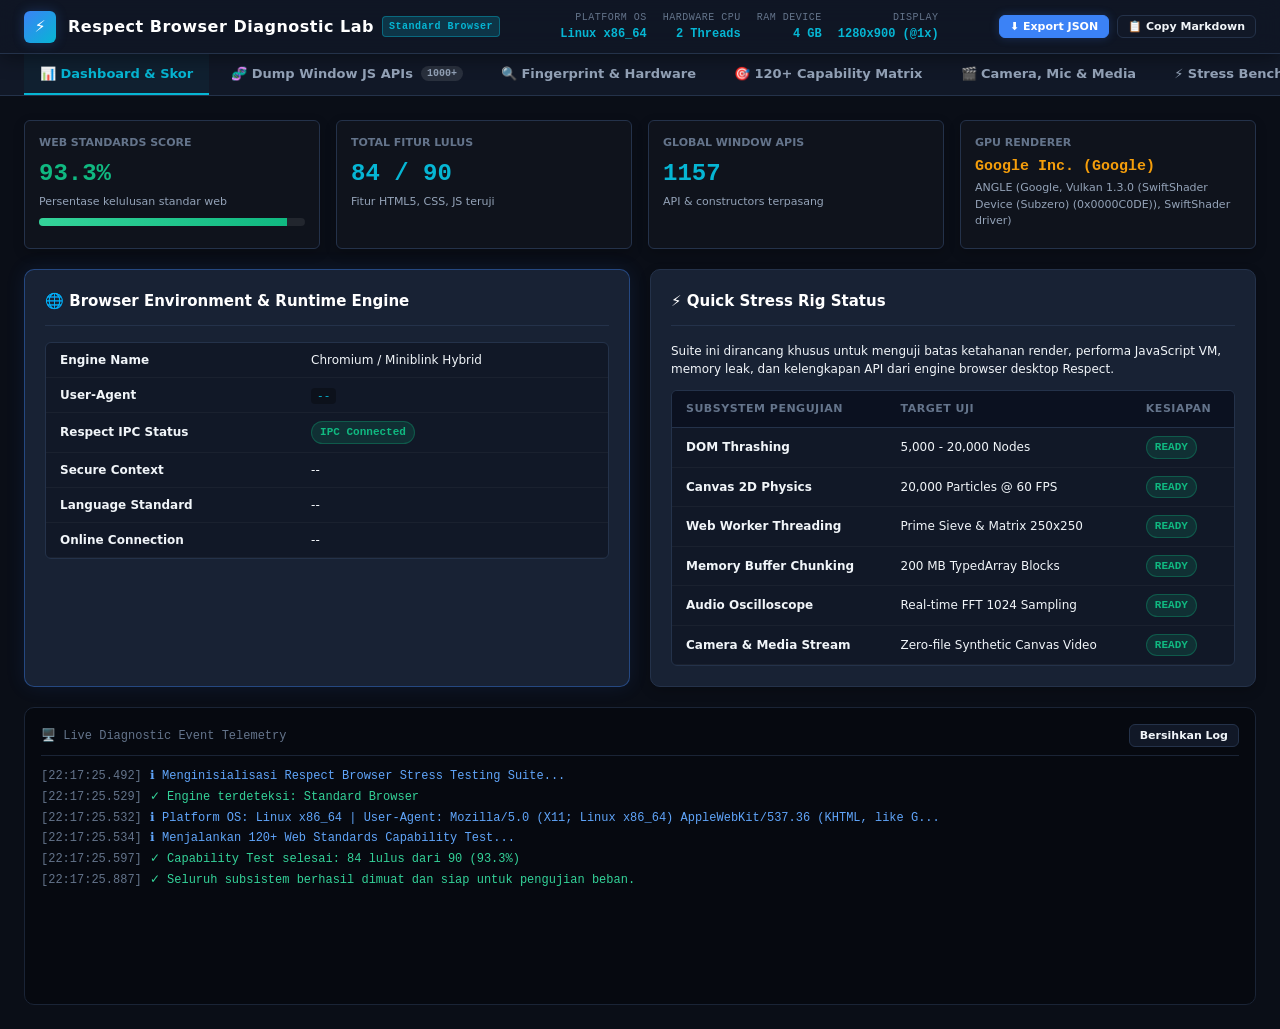
==== stress-testing/index.html @ f33278ab "feat: add browser stress testing suite and automated demo release binaries" ====
<!DOCTYPE html>
<html lang="id">
<head>
  <meta charset="UTF-8">
  <meta name="viewport" content="width=device-width, initial-scale=1.0">
  <title>Respect Browser Stress Testing & Capability Suite</title>
  <link rel="stylesheet" href="css/style.css">
</head>
<body>

  <!-- =======================================================================
       HUD HEADER & TELEMETRY BAR
       ======================================================================= -->
  <header class="hud-header">
    <div class="hud-brand">
      <div class="hud-logo">⚡</div>
      <div class="hud-title">
        <h1>Respect Browser Diagnostic Lab <span class="badge" id="hudEngineBadge">Detecting Engine...</span></h1>
      </div>
    </div>

    <div class="hud-telemetry">
      <div class="telemetry-item">
        <span class="telemetry-label">Platform OS</span>
        <span class="telemetry-val" id="hudPlatform">Detecting...</span>
      </div>
      <div class="telemetry-item">
        <span class="telemetry-label">Hardware CPU</span>
        <span class="telemetry-val" id="hudCores">-- Cores</span>
      </div>
      <div class="telemetry-item">
        <span class="telemetry-label">RAM Device</span>
        <span class="telemetry-val" id="hudRam">-- GB</span>
      </div>
      <div class="telemetry-item">
        <span class="telemetry-label">Display</span>
        <span class="telemetry-val" id="hudResolution">--</span>
      </div>
    </div>

    <div class="hud-actions">
      <button class="btn btn-sm btn-primary" onclick="downloadAuditJson()">⬇ Export JSON</button>
      <button class="btn btn-sm" onclick="copyAuditMarkdown()">📋 Copy Markdown</button>
    </div>
  </header>

  <!-- =======================================================================
       NAVIGATION TABS
       ======================================================================= -->
  <nav class="nav-tabs">
    <button class="tab-btn active" data-tab="tab-dashboard">
      <span>📊 Dashboard & Skor</span>
    </button>
    <button class="tab-btn" data-tab="tab-apidump">
      <span>🧬 Dump Window JS APIs</span>
      <span class="tab-badge" id="totalApisBadge">1000+</span>
    </button>
    <button class="tab-btn" data-tab="tab-fingerprint">
      <span>🔍 Fingerprint & Hardware</span>
    </button>
    <button class="tab-btn" data-tab="tab-capability">
      <span>🎯 120+ Capability Matrix</span>
    </button>
    <button class="tab-btn" data-tab="tab-medialab">
      <span>🎬 Camera, Mic & Media</span>
    </button>
    <button class="tab-btn" data-tab="tab-stress">
      <span>⚡ Stress Benchmarks</span>
    </button>
  </nav>

  <!-- =======================================================================
       MAIN CONTAINER & TAB PANES
       ======================================================================= -->
  <main class="test-container">

    <!-- 1. DASHBOARD & QUICK SUMMARY TAB -->
    <div id="tab-dashboard" class="tab-pane active">
      <div class="grid-4">
        <div class="card stat-tile">
          <span class="stat-label">Web Standards Score</span>
          <span class="stat-value ok" id="totalScoreVal">--%</span>
          <span class="stat-sub">Persentase kelulusan standar web</span>
          <div class="meter-bar"><div class="meter-fill" id="scoreMeterFill"></div></div>
        </div>

        <div class="card stat-tile">
          <span class="stat-label">Total Fitur Lulus</span>
          <span class="stat-value info" id="totalPassedVal">-- / --</span>
          <span class="stat-sub">Fitur HTML5, CSS, JS teruji</span>
        </div>

        <div class="card stat-tile">
          <span class="stat-label">Global Window APIs</span>
          <span class="stat-value info" id="totalApisVal">--</span>
          <span class="stat-sub">API & constructors terpasang</span>
        </div>

        <div class="card stat-tile">
          <span class="stat-label">GPU Renderer</span>
          <span class="stat-value warn" id="gpuVendor" style="font-size: 15px; font-weight: 700; word-break: break-all;">--</span>
          <span class="stat-sub" id="gpuRenderer" style="font-size: 11px;">Mendeteksi hardware...</span>
        </div>
      </div>

      <div class="grid-2">
        <div class="card highlight">
          <div class="card-header">
            <h3>🌐 Browser Environment & Runtime Engine</h3>
          </div>
          <div class="table-wrapper">
            <table class="data-table">
              <tbody>
                <tr><td><strong>Engine Name</strong></td><td id="envEngineName">Chromium / Miniblink Hybrid</td></tr>
                <tr><td><strong>User-Agent</strong></td><td><code id="envUserAgent" class="code-pill" style="white-space: normal;">--</code></td></tr>
                <tr><td><strong>Respect IPC Status</strong></td><td><span class="status-badge pass" id="envIpcStatus">IPC Connected</span></td></tr>
                <tr><td><strong>Secure Context</strong></td><td id="envSecureContext">--</td></tr>
                <tr><td><strong>Language Standard</strong></td><td id="envLanguage">--</td></tr>
                <tr><td><strong>Online Connection</strong></td><td id="envOnline">--</td></tr>
              </tbody>
            </table>
          </div>
        </div>

        <div class="card">
          <div class="card-header">
            <h3>⚡ Quick Stress Rig Status</h3>
          </div>
          <p class="muted" style="margin-bottom: 12px; font-size: 12px;">
            Suite ini dirancang khusus untuk menguji batas ketahanan render, performa JavaScript VM, memory leak, dan kelengkapan API dari engine browser desktop Respect.
          </p>
          <div class="table-wrapper">
            <table class="data-table">
              <thead>
                <tr><th>Subsystem Pengujian</th><th>Target Uji</th><th>Kesiapan</th></tr>
              </thead>
              <tbody>
                <tr><td><strong>DOM Thrashing</strong></td><td>5,000 - 20,000 Nodes</td><td><span class="status-badge pass">READY</span></td></tr>
                <tr><td><strong>Canvas 2D Physics</strong></td><td>20,000 Particles @ 60 FPS</td><td><span class="status-badge pass">READY</span></td></tr>
                <tr><td><strong>Web Worker Threading</strong></td><td>Prime Sieve & Matrix 250x250</td><td><span class="status-badge pass">READY</span></td></tr>
                <tr><td><strong>Memory Buffer Chunking</strong></td><td>200 MB TypedArray Blocks</td><td><span class="status-badge pass">READY</span></td></tr>
                <tr><td><strong>Audio Oscilloscope</strong></td><td>Real-time FFT 1024 Sampling</td><td><span class="status-badge pass">READY</span></td></tr>
                <tr><td><strong>Camera & Media Stream</strong></td><td>Zero-file Synthetic Canvas Video</td><td><span class="status-badge pass">READY</span></td></tr>
              </tbody>
            </table>
          </div>
        </div>
      </div>
    </div>

    <!-- 2. DUMP WINDOW JS APIS TAB -->
    <div id="tab-apidump" class="tab-pane">
      <div class="grid-4">
        <div class="card stat-tile">
          <span class="stat-label">Total APIs Terdaftar</span>
          <span class="stat-value info" id="totalApisCountTile">--</span>
          <span class="stat-sub">Object.getOwnPropertyNames</span>
        </div>
        <div class="card stat-tile">
          <span class="stat-label">Classes / Constructors</span>
          <span class="stat-value ok" id="totalConstructorsVal">--</span>
          <span class="stat-sub">ES6 Classes & Window types</span>
        </div>
        <div class="card stat-tile">
          <span class="stat-label">Callable Functions</span>
          <span class="stat-value warn" id="totalFunctionsVal">--</span>
          <span class="stat-sub">Global methods bawaan</span>
        </div>
        <div class="card stat-tile">
          <span class="stat-label">Namespaces & Objects</span>
          <span class="stat-value info" id="totalObjectsVal">--</span>
          <span class="stat-sub">Subsystems (crypto, nav, etc.)</span>
        </div>
      </div>

      <div class="card">
        <div class="card-header">
          <h3>🧬 Window & Global Scope Property Explorer</h3>
          <div class="actions">
            <select id="apiFilterSelect" class="btn btn-sm">
              <option value="all">Semua Tipe API</option>
              <option value="constructor">Class / Constructor</option>
              <option value="function">Callable Function</option>
              <option value="object">Object Namespace</option>
              <option value="value">Primitive / Value</option>
              <option value="respect">Respect Injected Hooks</option>
            </select>
          </div>
        </div>

        <div style="margin-bottom: 12px; display: flex; gap: 12px; align-items: center;">
          <input type="text" id="apiSearchInput" class="search-input" placeholder="Ketik untuk mencari nama API (contoh: crypto, Audio, Worker, mbQuery, matchMedia)...">
          <span id="apiFilteredCount" class="muted" style="font-size: 11px; white-space: nowrap;">Memuat...</span>
        </div>

        <div class="table-wrapper" style="max-height: 550px;">
          <table class="data-table">
            <thead>
              <tr>
                <th style="width: 40%;">Nama Properti / API</th>
                <th style="width: 30%;">Klasifikasi & Tipe</th>
                <th style="width: 30%;">Asal Objek (Origin)</th>
              </tr>
            </thead>
            <tbody id="apiDumpTableBody">
              <!-- Populated by JS -->
            </tbody>
          </table>
        </div>
      </div>
    </div>

    <!-- 3. FINGERPRINT & HARDWARE LAB TAB -->
    <div id="tab-fingerprint" class="tab-pane">
      <div class="grid-2">
        <!-- GPU & WebGL -->
        <div class="card">
          <div class="card-header">
            <h3>🎮 Unmasked GPU & WebGL Hardware</h3>
          </div>
          <div class="table-wrapper">
            <table class="data-table">
              <tbody>
                <tr><td><strong>WebGL API Version</strong></td><td id="glVersion">--</td></tr>
                <tr><td><strong>Unmasked GPU Renderer</strong></td><td><code id="gpuRendererDetailed" class="code-pill">--</code></td></tr>
                <tr><td><strong>Max Texture Size</strong></td><td id="glMaxTexture">--</td></tr>
                <tr><td><strong>Shading Language</strong></td><td id="glShadingLang">--</td></tr>
                <tr><td><strong>Supported Extensions</strong></td><td id="glExtensionsCount">--</td></tr>
              </tbody>
            </table>
          </div>
        </div>

        <!-- Canvas & Audio Fingerprint Hashes -->
        <div class="card">
          <div class="card-header">
            <h3>🎨 Canvas & Audio Fingerprint Hashes</h3>
          </div>
          <div style="display: flex; gap: 16px; margin-bottom: 16px;">
            <div style="flex: 1;">
              <span class="telemetry-label">Canvas 2D Fingerprint Hash</span>
              <div style="font-size: 18px; font-weight: 800; font-family: var(--font-mono); color: var(--accent-cyan); margin: 4px 0;" id="canvasHashVal">--</div>
              <img id="canvasFpPreview" style="border: 1px solid var(--border-color); border-radius: 4px; max-width: 100%; height: auto;" alt="Canvas Preview">
            </div>
            <div style="flex: 1;">
              <span class="telemetry-label">AudioContext Synthetic Hash</span>
              <div style="font-size: 18px; font-weight: 800; font-family: var(--font-mono); color: var(--accent-purple); margin: 4px 0;" id="audioHashVal">--</div>
              <span class="muted" style="font-size: 11px;">Dihitung dari render buffer DynamicsCompressor 44.1kHz.</span>
            </div>
          </div>
        </div>
      </div>

      <!-- Fonts & Codecs Probe -->
      <div class="grid-2">
        <div class="card">
          <div class="card-header">
            <h3>🔤 System Installed Fonts Probe (<span id="fontsDetectedCount">--</span>)</h3>
          </div>
          <p class="muted" style="font-size: 11px; margin-bottom: 8px;">Mendeteksi keberadaan font Windows lokal via canvas measurement delta:</p>
          <div id="fontsBadgeContainer" style="display: flex; flex-wrap: wrap; gap: 4px; max-height: 200px; overflow-y: auto;">
            <!-- Fonts populated here -->
          </div>
        </div>

        <div class="card">
          <div class="card-header">
            <h3>💾 Storage Subsystem & Quota</h3>
          </div>
          <div class="table-wrapper">
            <table class="data-table">
              <tbody>
                <tr><td><strong>Storage Quota Estimate</strong></td><td id="storageQuotaVal">--</td></tr>
                <tr><td><strong>LocalStorage</strong></td><td><span class="status-badge pass">YES</span></td></tr>
                <tr><td><strong>SessionStorage</strong></td><td><span class="status-badge pass">YES</span></td></tr>
                <tr><td><strong>IndexedDB Database</strong></td><td><span class="status-badge pass">YES</span></td></tr>
                <tr><td><strong>Origin Private File System (OPFS)</strong></td><td><span class="status-badge info" id="storageOpfs">PROBING</span></td></tr>
              </tbody>
            </table>
          </div>
        </div>
      </div>

      <!-- Codecs Support Matrix -->
      <div class="grid-2">
        <div class="card">
          <div class="card-header">
            <h3>🎬 Video Codecs Compatibility</h3>
          </div>
          <div id="videoCodecsList"></div>
        </div>

        <div class="card">
          <div class="card-header">
            <h3>🔊 Audio Codecs Compatibility</h3>
          </div>
          <div id="audioCodecsList"></div>
        </div>
      </div>
    </div>

    <!-- 4. CAPABILITY MATRIX TAB -->
    <div id="tab-capability" class="tab-pane">
      <div class="card">
        <div class="card-header">
          <h3>🎯 120+ Web Standards Diagnostic Matrix</h3>
          <div class="actions">
            <button class="btn btn-sm btn-primary" onclick="CapabilityEngine.runAllTests();">🔄 Jalankan Ulang Test</button>
          </div>
        </div>

        <div class="table-wrapper" style="max-height: 600px;">
          <table class="data-table">
            <thead>
              <tr>
                <th style="width: 15%;">Kategori</th>
                <th style="width: 35%;">Fitur Standar Web</th>
                <th style="width: 15%;">Hasil Uji</th>
                <th style="width: 35%;">Detail / Log Eksekusi</th>
              </tr>
            </thead>
            <tbody id="capabilityTableBody">
              <!-- Populated by JS -->
            </tbody>
          </table>
        </div>
      </div>
    </div>

    <!-- 5. MEDIA LAB TAB -->
    <div id="tab-medialab" class="tab-pane">
      <div class="grid-2">
        <!-- Camera Video Feed & Snapshot -->
        <div class="card">
          <div class="card-header">
            <h3>📷 Live Camera & Image Filters</h3>
            <div class="actions">
              <button class="btn btn-sm btn-success" id="btnStartCam">Buka Kamera</button>
              <button class="btn btn-sm btn-danger" id="btnStopCam">Stop</button>
            </div>
          </div>
          <div class="media-preview-box">
            <video id="cameraVideo" autoplay playsinline muted></video>
          </div>
          <div style="margin-top: 10px; display: flex; gap: 8px; align-items: center;">
            <select id="cameraFilterSelect" class="btn btn-sm">
              <option value="none">Tanpa Filter</option>
              <option value="grayscale">Grayscale</option>
              <option value="invert">Invert Colors</option>
              <option value="sepia">Sepia Tone</option>
            </select>
            <button class="btn btn-sm btn-primary" id="btnSnapCam">Ambil Snapshot Canvas</button>
            <span id="cameraStatus" class="muted" style="font-size: 11px;">Standby</span>
          </div>
          <div style="margin-top: 10px;">
            <canvas id="cameraCanvas" style="width: 100%; height: 120px; border: 1px solid var(--border-color); border-radius: 4px; object-fit: contain;"></canvas>
          </div>
        </div>

        <!-- Microphone Oscilloscope & VU Meter -->
        <div class="card">
          <div class="card-header">
            <h3>🎙️ Microphone & Real-Time Waveform Oscilloscope</h3>
            <div class="actions">
              <button class="btn btn-sm btn-success" id="btnStartMic">Buka Mic</button>
              <button class="btn btn-sm btn-danger" id="btnStopMic">Stop</button>
            </div>
          </div>
          <canvas id="micCanvas" class="oscilloscope-canvas" width="600" height="150"></canvas>
          <div style="margin-top: 8px;">
            <span class="telemetry-label">Live VU Decibel Meter</span>
            <div class="meter-bar"><div class="meter-fill green" id="micMeterFill"></div></div>
            <span id="micStatus" class="muted" style="font-size: 11px;">Standby</span>
          </div>
        </div>
      </div>

      <div class="grid-2">
        <!-- Web Audio Synthesizer -->
        <div class="card">
          <div class="card-header">
            <h3>🎹 Web Audio Harmonic Synthesizer</h3>
            <div class="actions">
              <button class="btn btn-sm btn-primary" id="btnStartSynth">Bunyikan</button>
              <button class="btn btn-sm btn-danger" id="btnStopSynth">Hentikan</button>
            </div>
          </div>
          <div style="margin-bottom: 12px;">
            <div style="display: flex; justify-content: space-between; margin-bottom: 4px;">
              <span class="telemetry-label">Frekuensi Gelombang</span>
              <span id="synthFreqVal" class="code-pill">440 Hz</span>
            </div>
            <input type="range" id="synthFreqRange" min="100" max="2000" value="440" style="width: 100%;">
          </div>
          <div style="display: flex; gap: 8px; align-items: center;">
            <select id="synthWaveSelect" class="btn btn-sm">
              <option value="sine">Sine Wave (Murni)</option>
              <option value="square">Square Wave (Retro 8-bit)</option>
              <option value="sawtooth">Sawtooth Wave</option>
              <option value="triangle">Triangle Wave</option>
            </select>
            <span id="synthStatus" class="muted" style="font-size: 11px;">Standby</span>
          </div>
        </div>

        <!-- Autonomous Video Generator -->
        <div class="card">
          <div class="card-header">
            <h3>📺 Autonomous Video Pipeline (Zero-File Canvas Stream)</h3>
          </div>
          <div class="media-preview-box">
            <video id="testVideo" controls autoplay loop playsinline muted></video>
          </div>
          <div style="margin-top: 8px; display: flex; justify-content: space-between; align-items: center;">
            <span id="videoStatus" class="muted" style="font-size: 11px;">Stream Active</span>
            <button class="btn btn-sm" onclick="document.getElementById('testVideo').requestPictureInPicture()">Picture-in-Picture</button>
          </div>
        </div>
      </div>

      <!-- Speech TTS -->
      <div class="card">
        <div class="card-header">
          <h3>🗣️ Speech Synthesis (TTS Text-to-Speech)</h3>
        </div>
        <div style="display: flex; gap: 12px; margin-bottom: 8px;">
          <input type="text" id="ttsTextInput" class="search-input" value="Respect Desktop adalah browser mandiri super cepat dan handal.">
          <button class="btn btn-primary" id="btnSpeak">Ucapkan Teks</button>
          <button class="btn btn-danger" id="btnStopSpeak">Batal</button>
        </div>
        <span id="ttsStatus" class="muted" style="font-size: 11px;">Standby</span>
      </div>
    </div>

    <!-- 6. STRESS BENCHMARKS TAB -->
    <div id="tab-stress" class="tab-pane">
      <!-- 20K Particle Physics Simulation -->
      <div class="card highlight">
        <div class="card-header">
          <h3>⚡ 2D Canvas Particle Physics Stress Rig (Hingga 20,000 Partikel)</h3>
          <div class="benchmark-fps-meter">
            <span class="val" id="fpsValue">60</span>
            <span class="unit">FPS (Min: <span id="minFpsValue">--</span>)</span>
          </div>
        </div>
        <div style="margin-bottom: 8px; display: flex; justify-content: space-between; align-items: center;">
          <span class="telemetry-label">Jumlah Partikel Simultan</span>
          <span id="particleCountLabel" class="code-pill">5000 Particles</span>
        </div>
        <input type="range" id="particleCountRange" min="1000" max="20000" step="1000" value="5000" style="width: 100%; margin-bottom: 12px;">
        <canvas id="particleCanvas" width="900" height="300" style="width: 100%; height: 300px; background: #070b12; border-radius: 6px; border: 1px solid var(--border-color);"></canvas>
      </div>

      <div class="grid-2">
        <!-- DOM Thrashing -->
        <div class="card">
          <div class="card-header">
            <h3>🌳 DOM Thrashing & Mutation Benchmark</h3>
            <button class="btn btn-sm btn-primary" id="btnRunDomStress">Uji 5,000 Nodes</button>
          </div>
          <p class="muted" style="font-size: 11px; margin-bottom: 8px;">Menguji kecepatan pembuatan node, layout reflow, kalkulasi style, dan pembersihan memori DOM:</p>
          <div id="domStressContainer" style="max-height: 80px; overflow: hidden; border: 1px solid var(--border-color); border-radius: 4px; padding: 4px; margin-bottom: 8px; background: #070b12;"></div>
          <pre class="code-block" id="domStressResult">Tekan tombol di atas untuk menjalankan pengujian.</pre>
        </div>

        <!-- Compute Main vs Worker -->
        <div class="card">
          <div class="card-header">
            <h3>🧠 JavaScript Compute Benchmark (Prime Number Sieve)</h3>
            <div class="actions">
              <button class="btn btn-sm" id="btnRunMainCompute">Main Thread (Sync)</button>
              <button class="btn btn-sm btn-success" id="btnRunWorkerCompute">Web Worker (Thread)</button>
            </div>
          </div>
          <p class="muted" style="font-size: 11px; margin-bottom: 8px;">Menguji kecepatan komputasi algoritma Sieve of Eratosthenes hingga 1,500,000 bilangan prima:</p>
          <pre class="code-block" id="computeResult">Pilih Main Thread atau Web Worker untuk mengukur durasi eksekusi.</pre>
        </div>
      </div>

      <div class="grid-2">
        <!-- Memory Stress -->
        <div class="card">
          <div class="card-header">
            <h3>💾 Memory Buffer Allocation & Garbage Collection</h3>
            <button class="btn btn-sm btn-primary" id="btnRunMemStress">Alokasikan 200 MB</button>
          </div>
          <p class="muted" style="font-size: 11px; margin-bottom: 8px;">Menguji ketahanan alokasi RAM chunking TypedArray dan latensi dereferencing GC:</p>
          <pre class="code-block" id="memStressResult">Tekan tombol untuk mengalokasikan memori.</pre>
        </div>

        <!-- Storage IO -->
        <div class="card">
          <div class="card-header">
            <h3>⚡ Storage I/O Throughput Stress</h3>
            <button class="btn btn-sm btn-primary" id="btnRunStorageStress">Uji 1,000 Transaksi</button>
          </div>
          <p class="muted" style="font-size: 11px; margin-bottom: 8px;">Menguji operasi bulk write, bulk read, dan bulk delete per detik (ops/sec):</p>
          <pre class="code-block" id="storageIoResult">Tekan tombol untuk menguji throughput I/O.</pre>
        </div>
      </div>
    </div>

    <!-- TERMINAL / CONSOLE LOG HUD -->
    <div class="terminal-card">
      <div class="terminal-header">
        <span>🖥️ Live Diagnostic Event Telemetry</span>
        <button class="btn btn-sm" onclick="clearTerminal()">Bersihkan Log</button>
      </div>
      <div class="terminal-body" id="terminalBody">
        <!-- Live logs populated here -->
      </div>
    </div>

  </main>

  <!-- =======================================================================
       MODULAR SCRIPTS
       ======================================================================= -->
  <script src="js/fingerprint.js"></script>
  <script src="js/apidump.js"></script>
  <script src="js/capability.js"></script>
  <script src="js/media.js"></script>
  <script src="js/stress.js"></script>
  <script src="js/app.js"></script>
</body>
</html>
---- stress-testing/css/style.css ----
:root {
  --bg-dark: #0a0e17;
  --bg-panel: #111827;
  --bg-card: #182234;
  --bg-input: #0e1624;
  --border-color: #24324a;
  --border-focus: #3b82f6;
  --text-main: #f1f5f9;
  --text-muted: #94a3b8;
  --text-dim: #64748b;
  --primary: #3b82f6;
  --primary-glow: rgba(59, 130, 246, 0.25);
  --accent-cyan: #06b6d4;
  --accent-purple: #8b5cf6;
  --success: #10b981;
  --success-glow: rgba(16, 185, 129, 0.2);
  --warning: #f59e0b;
  --danger: #ef4444;
  --danger-glow: rgba(239, 68, 68, 0.2);
  --font-sans: 'Segoe UI', system-ui, -apple-system, BlinkMacSystemFont, sans-serif;
  --font-mono: 'Consolas', 'Cascadia Code', 'SF Mono', monospace;
  --radius-sm: 6px;
  --radius-md: 10px;
  --radius-lg: 14px;
}

* {
  box-sizing: border-box;
  margin: 0;
  padding: 0;
}

body {
  background-color: var(--bg-dark);
  color: var(--text-main);
  font-family: var(--font-sans);
  line-height: 1.5;
  min-height: 100vh;
  display: flex;
  flex-direction: column;
  overflow-x: hidden;
}

/* ==========================================================================
   HEADER HUD & TELEMETRY BAR
   ========================================================================== */
header.hud-header {
  background: rgba(17, 24, 39, 0.85);
  backdrop-filter: blur(12px);
  -webkit-backdrop-filter: blur(12px);
  border-bottom: 1px solid var(--border-color);
  position: sticky;
  top: 0;
  z-index: 100;
  padding: 10px 24px;
  display: flex;
  justify-content: space-between;
  align-items: center;
  box-shadow: 0 4px 20px rgba(0, 0, 0, 0.4);
}

.hud-brand {
  display: flex;
  align-items: center;
  gap: 12px;
}

.hud-logo {
  width: 32px;
  height: 32px;
  background: linear-gradient(135deg, var(--primary), var(--accent-cyan));
  border-radius: var(--radius-sm);
  display: flex;
  align-items: center;
  justify-content: center;
  font-weight: 900;
  font-size: 16px;
  color: #fff;
  box-shadow: 0 0 12px var(--primary-glow);
}

.hud-title h1 {
  font-size: 16px;
  font-weight: 700;
  letter-spacing: 0.5px;
  color: #fff;
  display: flex;
  align-items: center;
  gap: 8px;
}

.hud-title .badge {
  font-size: 10px;
  padding: 2px 6px;
  border-radius: 4px;
  font-family: var(--font-mono);
  background: rgba(6, 182, 212, 0.2);
  color: var(--accent-cyan);
  border: 1px solid rgba(6, 182, 212, 0.4);
}

.hud-telemetry {
  display: flex;
  align-items: center;
  gap: 16px;
  font-family: var(--font-mono);
  font-size: 12px;
}

.telemetry-item {
  display: flex;
  flex-direction: column;
  align-items: flex-end;
}

.telemetry-label {
  color: var(--text-dim);
  font-size: 10px;
  text-transform: uppercase;
  letter-spacing: 0.5px;
}

.telemetry-val {
  color: var(--accent-cyan);
  font-weight: 600;
}

.hud-actions {
  display: flex;
  gap: 8px;
}

/* ==========================================================================
   NAVIGATION TABS
   ========================================================================== */
.nav-tabs {
  background: var(--bg-panel);
  border-bottom: 1px solid var(--border-color);
  padding: 0 24px;
  display: flex;
  gap: 6px;
  overflow-x: auto;
}

.tab-btn {
  background: transparent;
  border: none;
  color: var(--text-muted);
  font-family: var(--font-sans);
  font-size: 13px;
  font-weight: 600;
  padding: 12px 16px;
  cursor: pointer;
  display: flex;
  align-items: center;
  gap: 8px;
  border-bottom: 2px solid transparent;
  transition: all 0.2s ease;
  white-space: nowrap;
}

.tab-btn:hover {
  color: var(--text-main);
  background: rgba(255, 255, 255, 0.03);
}

.tab-btn.active {
  color: var(--accent-cyan);
  border-bottom-color: var(--accent-cyan);
  background: rgba(6, 182, 212, 0.05);
}

.tab-btn .tab-badge {
  background: rgba(255, 255, 255, 0.1);
  padding: 2px 6px;
  border-radius: 99px;
  font-size: 10px;
  font-family: var(--font-mono);
}

.tab-btn.active .tab-badge {
  background: rgba(6, 182, 212, 0.2);
  color: var(--accent-cyan);
}

/* ==========================================================================
   MAIN CONTENT AREA
   ========================================================================== */
main.test-container {
  flex: 1;
  padding: 24px;
  max-width: 1400px;
  margin: 0 auto;
  width: 100%;
}

.tab-pane {
  display: none;
}

.tab-pane.active {
  display: block;
  animation: fadeIn 0.25s ease-out;
}

@keyframes fadeIn {
  from { opacity: 0; transform: translateY(4px); }
  to { opacity: 1; transform: translateY(0); }
}

/* ==========================================================================
   CARDS & GRIDS
   ========================================================================== */
.grid-2 {
  display: grid;
  grid-template-columns: repeat(auto-fit, minmax(340px, 1fr));
  gap: 20px;
  margin-bottom: 20px;
}

.grid-3 {
  display: grid;
  grid-template-columns: repeat(auto-fit, minmax(280px, 1fr));
  gap: 16px;
  margin-bottom: 20px;
}

.grid-4 {
  display: grid;
  grid-template-columns: repeat(auto-fit, minmax(220px, 1fr));
  gap: 16px;
  margin-bottom: 20px;
}

.card {
  background: var(--bg-card);
  border: 1px solid var(--border-color);
  border-radius: var(--radius-md);
  padding: 20px;
  position: relative;
  overflow: hidden;
  box-shadow: 0 4px 12px rgba(0, 0, 0, 0.2);
}

.card.highlight {
  border-color: rgba(59, 130, 246, 0.4);
  box-shadow: 0 0 20px rgba(59, 130, 246, 0.1);
}

.card-header {
  display: flex;
  justify-content: space-between;
  align-items: center;
  margin-bottom: 16px;
  padding-bottom: 12px;
  border-bottom: 1px solid var(--border-color);
}

.card-header h2, .card-header h3 {
  font-size: 15px;
  font-weight: 700;
  color: #fff;
  display: flex;
  align-items: center;
  gap: 8px;
}

.card-header .actions {
  display: flex;
  gap: 6px;
}

/* ==========================================================================
   METRICS & SCORE TILES
   ========================================================================== */
.stat-tile {
  background: rgba(255, 255, 255, 0.02);
  border: 1px solid var(--border-color);
  border-radius: var(--radius-sm);
  padding: 14px;
  display: flex;
  flex-direction: column;
}

.stat-tile .stat-label {
  font-size: 11px;
  text-transform: uppercase;
  color: var(--text-dim);
  font-weight: 600;
  margin-bottom: 4px;
}

.stat-tile .stat-value {
  font-size: 24px;
  font-weight: 800;
  font-family: var(--font-mono);
  color: #fff;
}

.stat-tile .stat-value.ok { color: var(--success); }
.stat-tile .stat-value.fail { color: var(--danger); }
.stat-tile .stat-value.info { color: var(--accent-cyan); }
.stat-tile .stat-value.warn { color: var(--warning); }

.stat-tile .stat-sub {
  font-size: 11px;
  color: var(--text-muted);
  margin-top: 2px;
}

/* ==========================================================================
   BUTTONS & CONTROLS
   ========================================================================== */
.btn {
  display: inline-flex;
  align-items: center;
  justify-content: center;
  gap: 8px;
  background: var(--bg-panel);
  color: var(--text-main);
  border: 1px solid var(--border-color);
  padding: 8px 14px;
  border-radius: var(--radius-sm);
  font-size: 12px;
  font-weight: 600;
  cursor: pointer;
  transition: all 0.15s ease;
  font-family: var(--font-sans);
}

.btn:hover {
  background: var(--bg-card);
  border-color: var(--text-dim);
  color: #fff;
}

.btn-primary {
  background: var(--primary);
  border-color: var(--primary);
  color: #fff;
  box-shadow: 0 0 10px var(--primary-glow);
}

.btn-primary:hover {
  background: #2563eb;
  border-color: #2563eb;
}

.btn-success {
  background: var(--success);
  border-color: var(--success);
  color: #fff;
  box-shadow: 0 0 10px var(--success-glow);
}

.btn-success:hover {
  background: #059669;
}

.btn-danger {
  background: var(--danger);
  border-color: var(--danger);
  color: #fff;
}

.btn-danger:hover {
  background: #dc2626;
}

.btn-sm {
  padding: 4px 10px;
  font-size: 11px;
}

/* ==========================================================================
   DATA TABLES & LOGS
   ========================================================================== */
.table-wrapper {
  overflow-x: auto;
  max-height: 480px;
  border: 1px solid var(--border-color);
  border-radius: var(--radius-sm);
  background: var(--bg-panel);
}

table.data-table {
  width: 100%;
  border-collapse: collapse;
  font-size: 12px;
  text-align: left;
}

table.data-table th {
  background: #0b1120;
  color: var(--text-dim);
  font-weight: 700;
  text-transform: uppercase;
  font-size: 11px;
  letter-spacing: 0.5px;
  padding: 10px 14px;
  position: sticky;
  top: 0;
  z-index: 2;
  border-bottom: 1px solid var(--border-color);
}

table.data-table td {
  padding: 8px 14px;
  border-bottom: 1px solid rgba(255, 255, 255, 0.04);
  color: var(--text-main);
  vertical-align: middle;
}

table.data-table tr:hover td {
  background: rgba(255, 255, 255, 0.02);
}

.status-badge {
  display: inline-flex;
  align-items: center;
  gap: 4px;
  padding: 2px 8px;
  border-radius: 99px;
  font-size: 11px;
  font-family: var(--font-mono);
  font-weight: 700;
}

.status-badge.pass {
  background: rgba(16, 185, 129, 0.15);
  color: var(--success);
  border: 1px solid rgba(16, 185, 129, 0.3);
}

.status-badge.fail {
  background: rgba(239, 68, 68, 0.15);
  color: var(--danger);
  border: 1px solid rgba(239, 68, 68, 0.3);
}

.status-badge.warn {
  background: rgba(245, 158, 11, 0.15);
  color: var(--warning);
  border: 1px solid rgba(245, 158, 11, 0.3);
}

.status-badge.info {
  background: rgba(6, 182, 212, 0.15);
  color: var(--accent-cyan);
  border: 1px solid rgba(6, 182, 212, 0.3);
}

.code-pill {
  font-family: var(--font-mono);
  font-size: 11px;
  padding: 2px 6px;
  background: rgba(0, 0, 0, 0.3);
  border-radius: 4px;
  color: var(--accent-cyan);
}

pre.code-block {
  background: #090d16;
  border: 1px solid var(--border-color);
  border-radius: var(--radius-sm);
  padding: 12px;
  font-family: var(--font-mono);
  font-size: 12px;
  color: #e2e8f0;
  overflow: auto;
  max-height: 250px;
}

input.search-input {
  width: 100%;
  background: var(--bg-input);
  border: 1px solid var(--border-color);
  border-radius: var(--radius-sm);
  color: var(--text-main);
  padding: 8px 12px;
  font-size: 12px;
  font-family: var(--font-sans);
  outline: none;
  transition: border-color 0.2s;
}

input.search-input:focus {
  border-color: var(--primary);
}

/* ==========================================================================
   CANVAS, VIDEO & GRAPHICS RIGS
   ========================================================================== */
.media-preview-box {
  width: 100%;
  height: 260px;
  background: #000;
  border-radius: var(--radius-sm);
  border: 1px solid var(--border-color);
  position: relative;
  overflow: hidden;
  display: flex;
  align-items: center;
  justify-content: center;
}

.media-preview-box video, .media-preview-box canvas {
  width: 100%;
  height: 100%;
  object-fit: contain;
}

.oscilloscope-canvas {
  width: 100%;
  height: 120px;
  background: #070b12;
  border-radius: var(--radius-sm);
  border: 1px solid var(--border-color);
  margin-top: 10px;
}

.benchmark-fps-meter {
  display: flex;
  align-items: baseline;
  gap: 6px;
  font-family: var(--font-mono);
}

.benchmark-fps-meter .val {
  font-size: 36px;
  font-weight: 900;
  color: var(--success);
}

.benchmark-fps-meter .unit {
  font-size: 14px;
  color: var(--text-dim);
}

/* ==========================================================================
   PROGRESS BAR & LIVE DIALS
   ========================================================================== */
.meter-bar {
  width: 100%;
  height: 8px;
  background: rgba(255, 255, 255, 0.08);
  border-radius: 99px;
  overflow: hidden;
  margin: 8px 0;
}

.meter-fill {
  height: 100%;
  background: linear-gradient(90deg, var(--accent-cyan), var(--primary));
  width: 0%;
  transition: width 0.3s ease;
}

.meter-fill.green {
  background: linear-gradient(90deg, #34d399, var(--success));
}

.meter-fill.red {
  background: linear-gradient(90deg, #f87171, var(--danger));
}

/* ==========================================================================
   CONSOLE / AUDIT TERMINAL
   ========================================================================== */
.terminal-card {
  background: #060910;
  border: 1px solid #1a2436;
  border-radius: var(--radius-md);
  font-family: var(--font-mono);
  font-size: 12px;
  padding: 16px;
  margin-top: 20px;
}

.terminal-header {
  display: flex;
  justify-content: space-between;
  align-items: center;
  border-bottom: 1px solid #1a2436;
  padding-bottom: 8px;
  margin-bottom: 12px;
  color: var(--text-dim);
}

.terminal-body {
  height: 220px;
  overflow-y: auto;
  color: #cbd5e1;
  display: flex;
  flex-direction: column;
  gap: 4px;
}

.log-line {
  line-height: 1.4;
  word-break: break-all;
}

.log-line .time { color: var(--text-dim); margin-right: 8px; }
.log-line.info .msg { color: #60a5fa; }
.log-line.ok .msg { color: #34d399; }
.log-line.fail .msg { color: #f87171; }
.log-line.warn .msg { color: #fbbf24; }
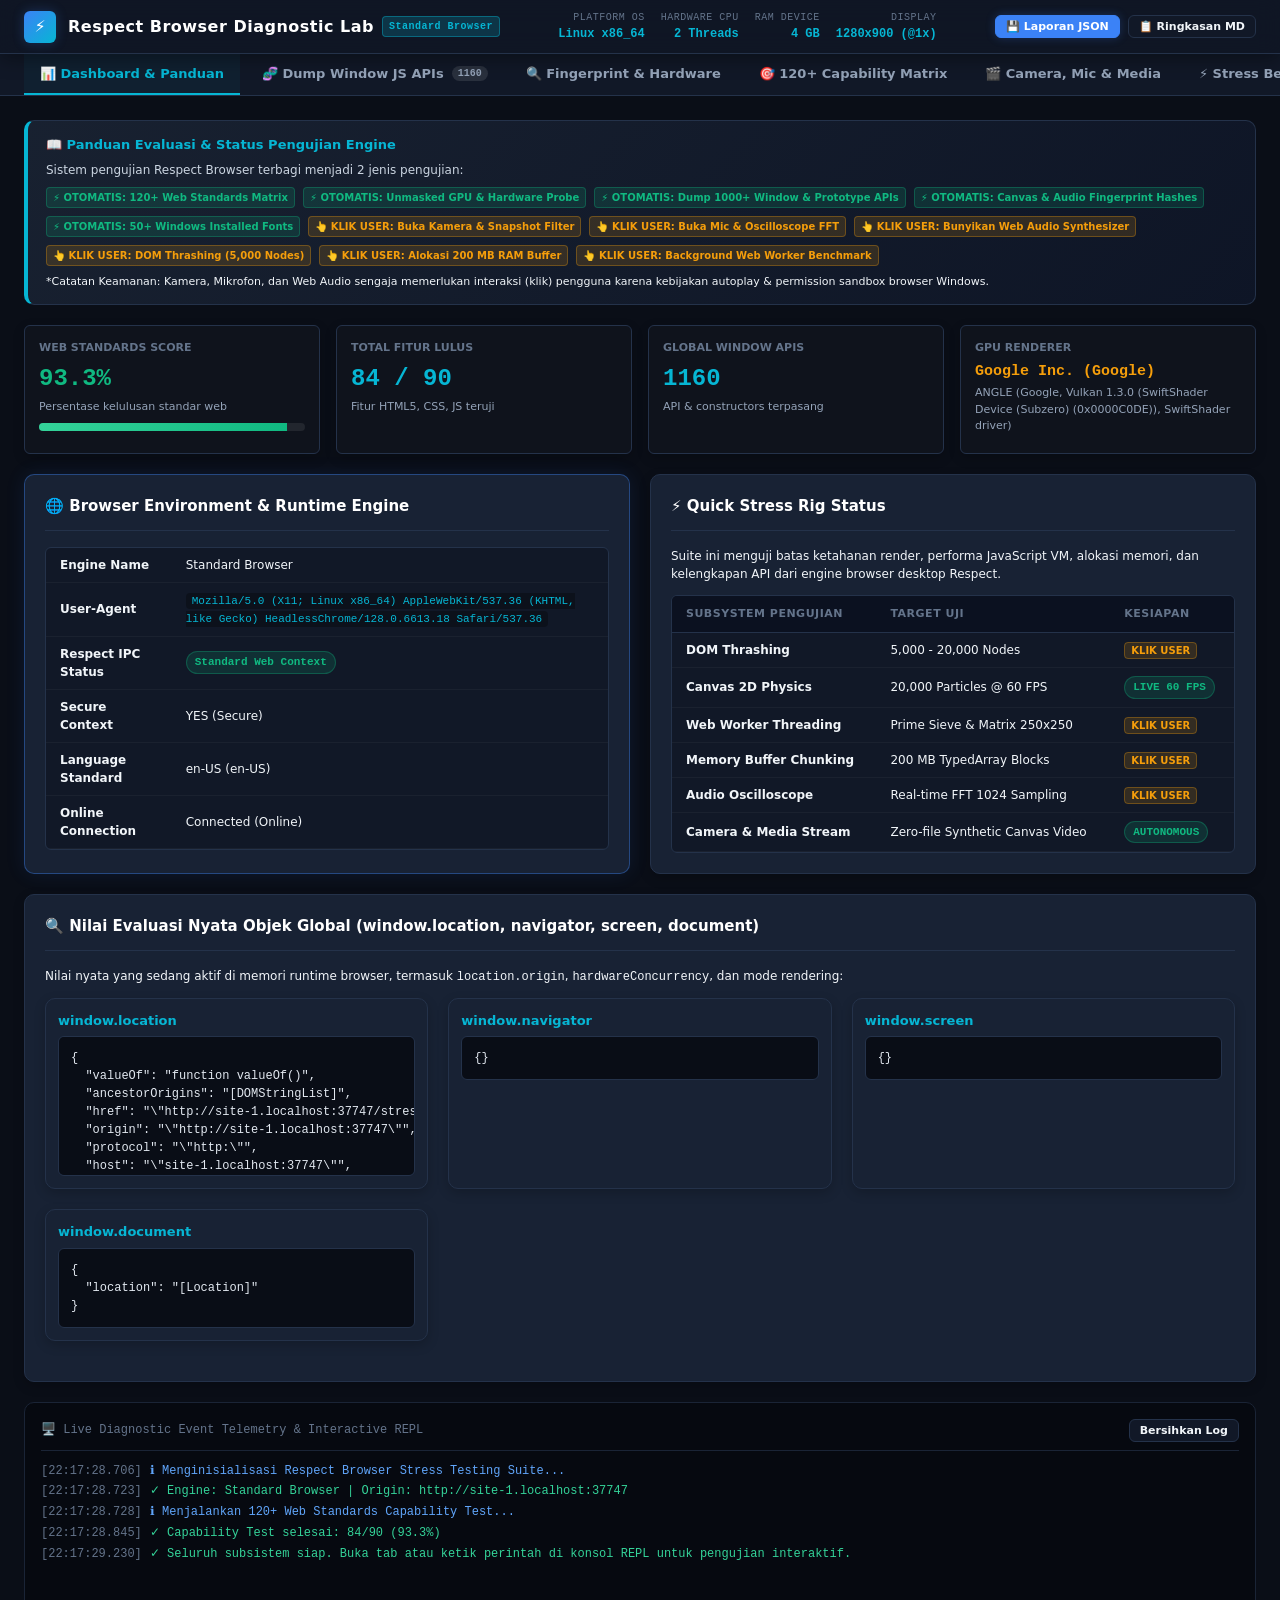
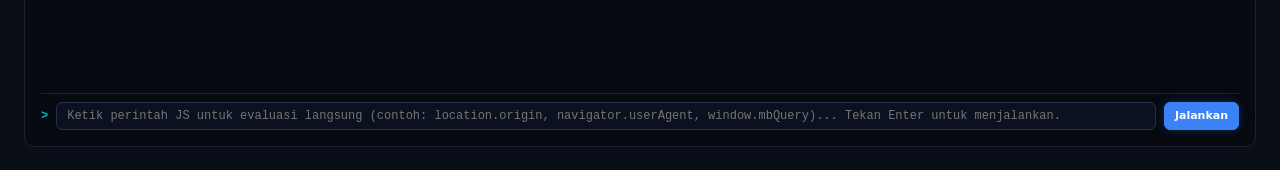
==== commit 649c71b1: "fix(stress-testing): bulletproof report modal, deep api evaluation, interactive js repl, and executi" ====
--- a/stress-testing/index.html
+++ b/stress-testing/index.html
@@ -39,8 +39,8 @@
     </div>
 
     <div class="hud-actions">
-      <button class="btn btn-sm btn-primary" onclick="downloadAuditJson()">⬇ Export JSON</button>
-      <button class="btn btn-sm" onclick="copyAuditMarkdown()">📋 Copy Markdown</button>
+      <button class="btn btn-sm btn-primary" onclick="openReportModal('json')">💾 Laporan JSON</button>
+      <button class="btn btn-sm" onclick="openReportModal('markdown')">📋 Ringkasan MD</button>
     </div>
   </header>
 
@@ -49,7 +49,7 @@
        ======================================================================= -->
   <nav class="nav-tabs">
     <button class="tab-btn active" data-tab="tab-dashboard">
-      <span>📊 Dashboard & Skor</span>
+      <span>📊 Dashboard & Panduan</span>
     </button>
     <button class="tab-btn" data-tab="tab-apidump">
       <span>🧬 Dump Window JS APIs</span>
@@ -76,6 +76,31 @@
 
     <!-- 1. DASHBOARD & QUICK SUMMARY TAB -->
     <div id="tab-dashboard" class="tab-pane active">
+
+      <!-- PANDUAN PENGUJIAN & STATUS TRIGGER -->
+      <div class="guide-banner">
+        <h4>📖 Panduan Evaluasi & Status Pengujian Engine</h4>
+        <p style="margin-bottom: 8px; color: #cbd5e1;">
+          Sistem pengujian Respect Browser terbagi menjadi 2 jenis pengujian:
+        </p>
+        <div style="display: flex; flex-wrap: wrap; gap: 8px; margin-bottom: 8px;">
+          <span class="badge-auto">⚡ OTOMATIS: 120+ Web Standards Matrix</span>
+          <span class="badge-auto">⚡ OTOMATIS: Unmasked GPU & Hardware Probe</span>
+          <span class="badge-auto">⚡ OTOMATIS: Dump 1000+ Window & Prototype APIs</span>
+          <span class="badge-auto">⚡ OTOMATIS: Canvas & Audio Fingerprint Hashes</span>
+          <span class="badge-auto">⚡ OTOMATIS: 50+ Windows Installed Fonts</span>
+          <span class="badge-interactive">👆 KLIK USER: Buka Kamera & Snapshot Filter</span>
+          <span class="badge-interactive">👆 KLIK USER: Buka Mic & Oscilloscope FFT</span>
+          <span class="badge-interactive">👆 KLIK USER: Bunyikan Web Audio Synthesizer</span>
+          <span class="badge-interactive">👆 KLIK USER: DOM Thrashing (5,000 Nodes)</span>
+          <span class="badge-interactive">👆 KLIK USER: Alokasi 200 MB RAM Buffer</span>
+          <span class="badge-interactive">👆 KLIK USER: Background Web Worker Benchmark</span>
+        </div>
+        <p class="muted" style="font-size: 11px;">
+          *Catatan Keamanan: Kamera, Mikrofon, dan Web Audio sengaja memerlukan interaksi (klik) pengguna karena kebijakan autoplay & permission sandbox browser Windows.
+        </p>
+      </div>
+
       <div class="grid-4">
         <div class="card stat-tile">
           <span class="stat-label">Web Standards Score</span>
@@ -127,7 +152,7 @@
             <h3>⚡ Quick Stress Rig Status</h3>
           </div>
           <p class="muted" style="margin-bottom: 12px; font-size: 12px;">
-            Suite ini dirancang khusus untuk menguji batas ketahanan render, performa JavaScript VM, memory leak, dan kelengkapan API dari engine browser desktop Respect.
+            Suite ini menguji batas ketahanan render, performa JavaScript VM, alokasi memori, dan kelengkapan API dari engine browser desktop Respect.
           </p>
           <div class="table-wrapper">
             <table class="data-table">
@@ -135,17 +160,31 @@
                 <tr><th>Subsystem Pengujian</th><th>Target Uji</th><th>Kesiapan</th></tr>
               </thead>
               <tbody>
-                <tr><td><strong>DOM Thrashing</strong></td><td>5,000 - 20,000 Nodes</td><td><span class="status-badge pass">READY</span></td></tr>
-                <tr><td><strong>Canvas 2D Physics</strong></td><td>20,000 Particles @ 60 FPS</td><td><span class="status-badge pass">READY</span></td></tr>
-                <tr><td><strong>Web Worker Threading</strong></td><td>Prime Sieve & Matrix 250x250</td><td><span class="status-badge pass">READY</span></td></tr>
-                <tr><td><strong>Memory Buffer Chunking</strong></td><td>200 MB TypedArray Blocks</td><td><span class="status-badge pass">READY</span></td></tr>
-                <tr><td><strong>Audio Oscilloscope</strong></td><td>Real-time FFT 1024 Sampling</td><td><span class="status-badge pass">READY</span></td></tr>
-                <tr><td><strong>Camera & Media Stream</strong></td><td>Zero-file Synthetic Canvas Video</td><td><span class="status-badge pass">READY</span></td></tr>
+                <tr><td><strong>DOM Thrashing</strong></td><td>5,000 - 20,000 Nodes</td><td><span class="badge-interactive">KLIK USER</span></td></tr>
+                <tr><td><strong>Canvas 2D Physics</strong></td><td>20,000 Particles @ 60 FPS</td><td><span class="status-badge pass">LIVE 60 FPS</span></td></tr>
+                <tr><td><strong>Web Worker Threading</strong></td><td>Prime Sieve & Matrix 250x250</td><td><span class="badge-interactive">KLIK USER</span></td></tr>
+                <tr><td><strong>Memory Buffer Chunking</strong></td><td>200 MB TypedArray Blocks</td><td><span class="badge-interactive">KLIK USER</span></td></tr>
+                <tr><td><strong>Audio Oscilloscope</strong></td><td>Real-time FFT 1024 Sampling</td><td><span class="badge-interactive">KLIK USER</span></td></tr>
+                <tr><td><strong>Camera & Media Stream</strong></td><td>Zero-file Synthetic Canvas Video</td><td><span class="status-badge pass">AUTONOMOUS</span></td></tr>
               </tbody>
             </table>
           </div>
         </div>
       </div>
+
+      <!-- Essential Global Namespaces Evaluated -->
+      <div class="card" style="margin-top: 20px;">
+        <div class="card-header">
+          <h3>🔍 Nilai Evaluasi Nyata Objek Global (window.location, navigator, screen, document)</h3>
+        </div>
+        <p class="muted" style="font-size: 12px; margin-bottom: 12px;">
+          Nilai nyata yang sedang aktif di memori runtime browser, termasuk <code>location.origin</code>, <code>hardwareConcurrency</code>, dan mode rendering:
+        </p>
+        <div class="grid-2" id="essentialNamespacesContainer">
+          <!-- Populated by JS -->
+        </div>
+      </div>
+
     </div>
 
     <!-- 2. DUMP WINDOW JS APIS TAB -->
@@ -175,7 +214,7 @@
 
       <div class="card">
         <div class="card-header">
-          <h3>🧬 Window & Global Scope Property Explorer</h3>
+          <h3>🧬 Window & Global Scope Property Explorer (Klik Baris untuk Detail Mendalam)</h3>
           <div class="actions">
             <select id="apiFilterSelect" class="btn btn-sm">
               <option value="all">Semua Tipe API</option>
@@ -189,7 +228,7 @@
         </div>
 
         <div style="margin-bottom: 12px; display: flex; gap: 12px; align-items: center;">
-          <input type="text" id="apiSearchInput" class="search-input" placeholder="Ketik untuk mencari nama API (contoh: crypto, Audio, Worker, mbQuery, matchMedia)...">
+          <input type="text" id="apiSearchInput" class="search-input" placeholder="Cari nama atau nilai API (contoh: origin, crypto, Worker, mbQuery, matchMedia)...">
           <span id="apiFilteredCount" class="muted" style="font-size: 11px; white-space: nowrap;">Memuat...</span>
         </div>
 
@@ -197,9 +236,10 @@
           <table class="data-table">
             <thead>
               <tr>
-                <th style="width: 40%;">Nama Properti / API</th>
-                <th style="width: 30%;">Klasifikasi & Tipe</th>
-                <th style="width: 30%;">Asal Objek (Origin)</th>
+                <th style="width: 25%;">Nama Properti / API</th>
+                <th style="width: 22%;">Klasifikasi & Tipe</th>
+                <th style="width: 38%;">Nilai Saat Ini (Current Value)</th>
+                <th style="width: 15%;">Asal Objek</th>
               </tr>
             </thead>
             <tbody id="apiDumpTableBody">
@@ -333,7 +373,7 @@
         <!-- Camera Video Feed & Snapshot -->
         <div class="card">
           <div class="card-header">
-            <h3>📷 Live Camera & Image Filters</h3>
+            <h3>📷 Live Camera & Image Filters <span class="badge-interactive" style="margin-left: 8px;">Memerlukan Klik</span></h3>
             <div class="actions">
               <button class="btn btn-sm btn-success" id="btnStartCam">Buka Kamera</button>
               <button class="btn btn-sm btn-danger" id="btnStopCam">Stop</button>
@@ -360,7 +400,7 @@
         <!-- Microphone Oscilloscope & VU Meter -->
         <div class="card">
           <div class="card-header">
-            <h3>🎙️ Microphone & Real-Time Waveform Oscilloscope</h3>
+            <h3>🎙️ Microphone & Real-Time Waveform Oscilloscope <span class="badge-interactive" style="margin-left: 8px;">Memerlukan Klik</span></h3>
             <div class="actions">
               <button class="btn btn-sm btn-success" id="btnStartMic">Buka Mic</button>
               <button class="btn btn-sm btn-danger" id="btnStopMic">Stop</button>
@@ -379,7 +419,7 @@
         <!-- Web Audio Synthesizer -->
         <div class="card">
           <div class="card-header">
-            <h3>🎹 Web Audio Harmonic Synthesizer</h3>
+            <h3>🎹 Web Audio Harmonic Synthesizer <span class="badge-interactive" style="margin-left: 8px;">Memerlukan Klik</span></h3>
             <div class="actions">
               <button class="btn btn-sm btn-primary" id="btnStartSynth">Bunyikan</button>
               <button class="btn btn-sm btn-danger" id="btnStopSynth">Hentikan</button>
@@ -406,7 +446,7 @@
         <!-- Autonomous Video Generator -->
         <div class="card">
           <div class="card-header">
-            <h3>📺 Autonomous Video Pipeline (Zero-File Canvas Stream)</h3>
+            <h3>📺 Autonomous Video Pipeline (Zero-File Canvas Stream) <span class="badge-auto" style="margin-left: 8px;">Otomatis</span></h3>
           </div>
           <div class="media-preview-box">
             <video id="testVideo" controls autoplay loop playsinline muted></video>
@@ -421,7 +461,7 @@
       <!-- Speech TTS -->
       <div class="card">
         <div class="card-header">
-          <h3>🗣️ Speech Synthesis (TTS Text-to-Speech)</h3>
+          <h3>🗣️ Speech Synthesis (TTS Text-to-Speech) <span class="badge-interactive" style="margin-left: 8px;">Memerlukan Klik</span></h3>
         </div>
         <div style="display: flex; gap: 12px; margin-bottom: 8px;">
           <input type="text" id="ttsTextInput" class="search-input" value="Respect Desktop adalah browser mandiri super cepat dan handal.">
@@ -437,14 +477,14 @@
       <!-- 20K Particle Physics Simulation -->
       <div class="card highlight">
         <div class="card-header">
-          <h3>⚡ 2D Canvas Particle Physics Stress Rig (Hingga 20,000 Partikel)</h3>
+          <h3>⚡ 2D Canvas Particle Physics Stress Rig (Hingga 20,000 Partikel) <span class="badge-auto" style="margin-left: 8px;">Live Render</span></h3>
           <div class="benchmark-fps-meter">
             <span class="val" id="fpsValue">60</span>
             <span class="unit">FPS (Min: <span id="minFpsValue">--</span>)</span>
           </div>
         </div>
         <div style="margin-bottom: 8px; display: flex; justify-content: space-between; align-items: center;">
-          <span class="telemetry-label">Jumlah Partikel Simultan</span>
+          <span class="telemetry-label">Jumlah Partikel Simultan (Geser Slider untuk Menguji Beban)</span>
           <span id="particleCountLabel" class="code-pill">5000 Particles</span>
         </div>
         <input type="range" id="particleCountRange" min="1000" max="20000" step="1000" value="5000" style="width: 100%; margin-bottom: 12px;">
@@ -455,7 +495,7 @@
         <!-- DOM Thrashing -->
         <div class="card">
           <div class="card-header">
-            <h3>🌳 DOM Thrashing & Mutation Benchmark</h3>
+            <h3>🌳 DOM Thrashing & Mutation Benchmark <span class="badge-interactive" style="margin-left: 8px;">Memerlukan Klik</span></h3>
             <button class="btn btn-sm btn-primary" id="btnRunDomStress">Uji 5,000 Nodes</button>
           </div>
           <p class="muted" style="font-size: 11px; margin-bottom: 8px;">Menguji kecepatan pembuatan node, layout reflow, kalkulasi style, dan pembersihan memori DOM:</p>
@@ -466,7 +506,7 @@
         <!-- Compute Main vs Worker -->
         <div class="card">
           <div class="card-header">
-            <h3>🧠 JavaScript Compute Benchmark (Prime Number Sieve)</h3>
+            <h3>🧠 JavaScript Compute Benchmark (Prime Sieve) <span class="badge-interactive" style="margin-left: 8px;">Memerlukan Klik</span></h3>
             <div class="actions">
               <button class="btn btn-sm" id="btnRunMainCompute">Main Thread (Sync)</button>
               <button class="btn btn-sm btn-success" id="btnRunWorkerCompute">Web Worker (Thread)</button>
@@ -481,7 +521,7 @@
         <!-- Memory Stress -->
         <div class="card">
           <div class="card-header">
-            <h3>💾 Memory Buffer Allocation & Garbage Collection</h3>
+            <h3>💾 Memory Buffer Allocation & Garbage Collection <span class="badge-interactive" style="margin-left: 8px;">Memerlukan Klik</span></h3>
             <button class="btn btn-sm btn-primary" id="btnRunMemStress">Alokasikan 200 MB</button>
           </div>
           <p class="muted" style="font-size: 11px; margin-bottom: 8px;">Menguji ketahanan alokasi RAM chunking TypedArray dan latensi dereferencing GC:</p>
@@ -491,7 +531,7 @@
         <!-- Storage IO -->
         <div class="card">
           <div class="card-header">
-            <h3>⚡ Storage I/O Throughput Stress</h3>
+            <h3>⚡ Storage I/O Throughput Stress <span class="badge-interactive" style="margin-left: 8px;">Memerlukan Klik</span></h3>
             <button class="btn btn-sm btn-primary" id="btnRunStorageStress">Uji 1,000 Transaksi</button>
           </div>
           <p class="muted" style="font-size: 11px; margin-bottom: 8px;">Menguji operasi bulk write, bulk read, dan bulk delete per detik (ops/sec):</p>
@@ -500,18 +540,53 @@
       </div>
     </div>
 
-    <!-- TERMINAL / CONSOLE LOG HUD -->
+    <!-- TERMINAL / CONSOLE LOG HUD & INTERACTIVE REPL -->
     <div class="terminal-card">
       <div class="terminal-header">
-        <span>🖥️ Live Diagnostic Event Telemetry</span>
+        <span>🖥️ Live Diagnostic Event Telemetry &amp; Interactive REPL</span>
         <button class="btn btn-sm" onclick="clearTerminal()">Bersihkan Log</button>
       </div>
       <div class="terminal-body" id="terminalBody">
         <!-- Live logs populated here -->
       </div>
+      <div class="repl-container">
+        <span class="repl-prompt">&gt;</span>
+        <input type="text" id="replInput" class="repl-input" placeholder="Ketik perintah JS untuk evaluasi langsung (contoh: location.origin, navigator.userAgent, window.mbQuery)... Tekan Enter untuk menjalankan.">
+        <button class="btn btn-sm btn-primary" id="btnReplRun">Jalankan</button>
+      </div>
     </div>
 
   </main>
+
+  <!-- =======================================================================
+       REPORT INSPECTOR MODAL
+       ======================================================================= -->
+  <div id="reportModal" class="modal-backdrop">
+    <div class="modal-window">
+      <div class="modal-header">
+        <h3 id="modalReportTitle">💾 Laporan Audit Browser</h3>
+        <div style="display: flex; gap: 8px;">
+          <button id="modalTabJson" class="btn btn-sm btn-primary" onclick="switchReportFormat('json')">Format JSON</button>
+          <button id="modalTabMd" class="btn btn-sm" onclick="switchReportFormat('markdown')">Format Markdown</button>
+          <button class="btn btn-sm" onclick="closeReportModal()">✕ Tutup</button>
+        </div>
+      </div>
+      <div class="modal-body">
+        <p class="muted" style="font-size: 11px;">
+          Laporan di bawah ini memuat hasil evaluasi lengkap seluruh standar web, spesifikasi hardware, GPU unmasked, dan daftar API. Anda dapat menyalinnya langsung atau mengunduh berkasnya:
+        </p>
+        <textarea id="reportContentArea" class="modal-textarea" readonly></textarea>
+      </div>
+      <div class="modal-footer">
+        <span class="muted" style="font-size: 11px;">Status: Siap disalin atau diunduh</span>
+        <div style="display: flex; gap: 8px;">
+          <button id="btnModalCopy" class="btn btn-primary" onclick="copyReportFromModal()">📋 Salin Semua ke Clipboard</button>
+          <button class="btn" onclick="downloadReportFile()">💾 Unduh File</button>
+          <button class="btn btn-danger" onclick="closeReportModal()">Tutup</button>
+        </div>
+      </div>
+    </div>
+  </div>
 
   <!-- =======================================================================
        MODULAR SCRIPTS
--- a/stress-testing/css/style.css
+++ b/stress-testing/css/style.css
@@ -606,3 +606,176 @@
 .log-line.ok .msg { color: #34d399; }
 .log-line.fail .msg { color: #f87171; }
 .log-line.warn .msg { color: #fbbf24; }
+
+/* ==========================================================================
+   INTERACTIVE REPL CONSOLE
+   ========================================================================== */
+.repl-container {
+  display: flex;
+  gap: 8px;
+  margin-top: 10px;
+  padding-top: 8px;
+  border-top: 1px solid #1a2436;
+}
+
+.repl-prompt {
+  color: var(--accent-cyan);
+  font-weight: 700;
+  display: flex;
+  align-items: center;
+}
+
+.repl-input {
+  flex: 1;
+  background: #0b1120;
+  border: 1px solid var(--border-color);
+  border-radius: var(--radius-sm);
+  color: #38bdf8;
+  font-family: var(--font-mono);
+  font-size: 12px;
+  padding: 6px 10px;
+  outline: none;
+}
+
+.repl-input:focus {
+  border-color: var(--primary);
+  box-shadow: 0 0 8px var(--primary-glow);
+}
+
+/* ==========================================================================
+   REPORT MODAL OVERLAY
+   ========================================================================== */
+.modal-backdrop {
+  position: fixed;
+  top: 0;
+  left: 0;
+  width: 100vw;
+  height: 100vh;
+  background: rgba(0, 0, 0, 0.75);
+  backdrop-filter: blur(8px);
+  -webkit-backdrop-filter: blur(8px);
+  z-index: 1000;
+  display: none;
+  align-items: center;
+  justify-content: center;
+  padding: 20px;
+}
+
+.modal-backdrop.open {
+  display: flex;
+  animation: fadeIn 0.2s ease-out;
+}
+
+.modal-window {
+  background: var(--bg-panel);
+  border: 1px solid var(--border-color);
+  border-radius: var(--radius-lg);
+  width: 100%;
+  max-width: 900px;
+  max-height: 85vh;
+  display: flex;
+  flex-direction: column;
+  box-shadow: 0 20px 50px rgba(0, 0, 0, 0.6);
+  overflow: hidden;
+}
+
+.modal-header {
+  padding: 16px 20px;
+  border-bottom: 1px solid var(--border-color);
+  display: flex;
+  justify-content: space-between;
+  align-items: center;
+}
+
+.modal-header h3 {
+  font-size: 16px;
+  font-weight: 700;
+  color: #fff;
+}
+
+.modal-body {
+  padding: 20px;
+  flex: 1;
+  overflow-y: auto;
+  display: flex;
+  flex-direction: column;
+  gap: 12px;
+}
+
+.modal-textarea {
+  width: 100%;
+  height: 380px;
+  background: #090d16;
+  border: 1px solid var(--border-color);
+  border-radius: var(--radius-sm);
+  color: #a5f3fc;
+  font-family: var(--font-mono);
+  font-size: 11px;
+  padding: 12px;
+  resize: vertical;
+  white-space: pre;
+  outline: none;
+}
+
+.modal-footer {
+  padding: 14px 20px;
+  border-top: 1px solid var(--border-color);
+  display: flex;
+  justify-content: space-between;
+  align-items: center;
+  background: rgba(0, 0, 0, 0.2);
+}
+
+/* ==========================================================================
+   GUIDE BANNER & BADGES
+   ========================================================================== */
+.guide-banner {
+  background: linear-gradient(135deg, rgba(30, 41, 59, 0.7), rgba(15, 23, 42, 0.8));
+  border: 1px solid var(--border-color);
+  border-left: 4px solid var(--accent-cyan);
+  border-radius: var(--radius-md);
+  padding: 14px 18px;
+  margin-bottom: 20px;
+  font-size: 12px;
+}
+
+.guide-banner h4 {
+  color: var(--accent-cyan);
+  font-size: 13px;
+  margin-bottom: 6px;
+  display: flex;
+  align-items: center;
+  gap: 6px;
+}
+
+.badge-auto {
+  background: rgba(16, 185, 129, 0.15);
+  color: var(--success);
+  border: 1px solid rgba(16, 185, 129, 0.3);
+  font-size: 10px;
+  padding: 2px 6px;
+  border-radius: 4px;
+  font-weight: 700;
+}
+
+.badge-interactive {
+  background: rgba(245, 158, 11, 0.15);
+  color: var(--warning);
+  border: 1px solid rgba(245, 158, 11, 0.3);
+  font-size: 10px;
+  padding: 2px 6px;
+  border-radius: 4px;
+  font-weight: 700;
+}
+
+.api-detail-box {
+  background: #090d16;
+  border: 1px solid var(--border-color);
+  border-radius: 4px;
+  padding: 8px 12px;
+  font-family: var(--font-mono);
+  font-size: 11px;
+  color: #94a3b8;
+  margin-top: 6px;
+  word-break: break-all;
+}
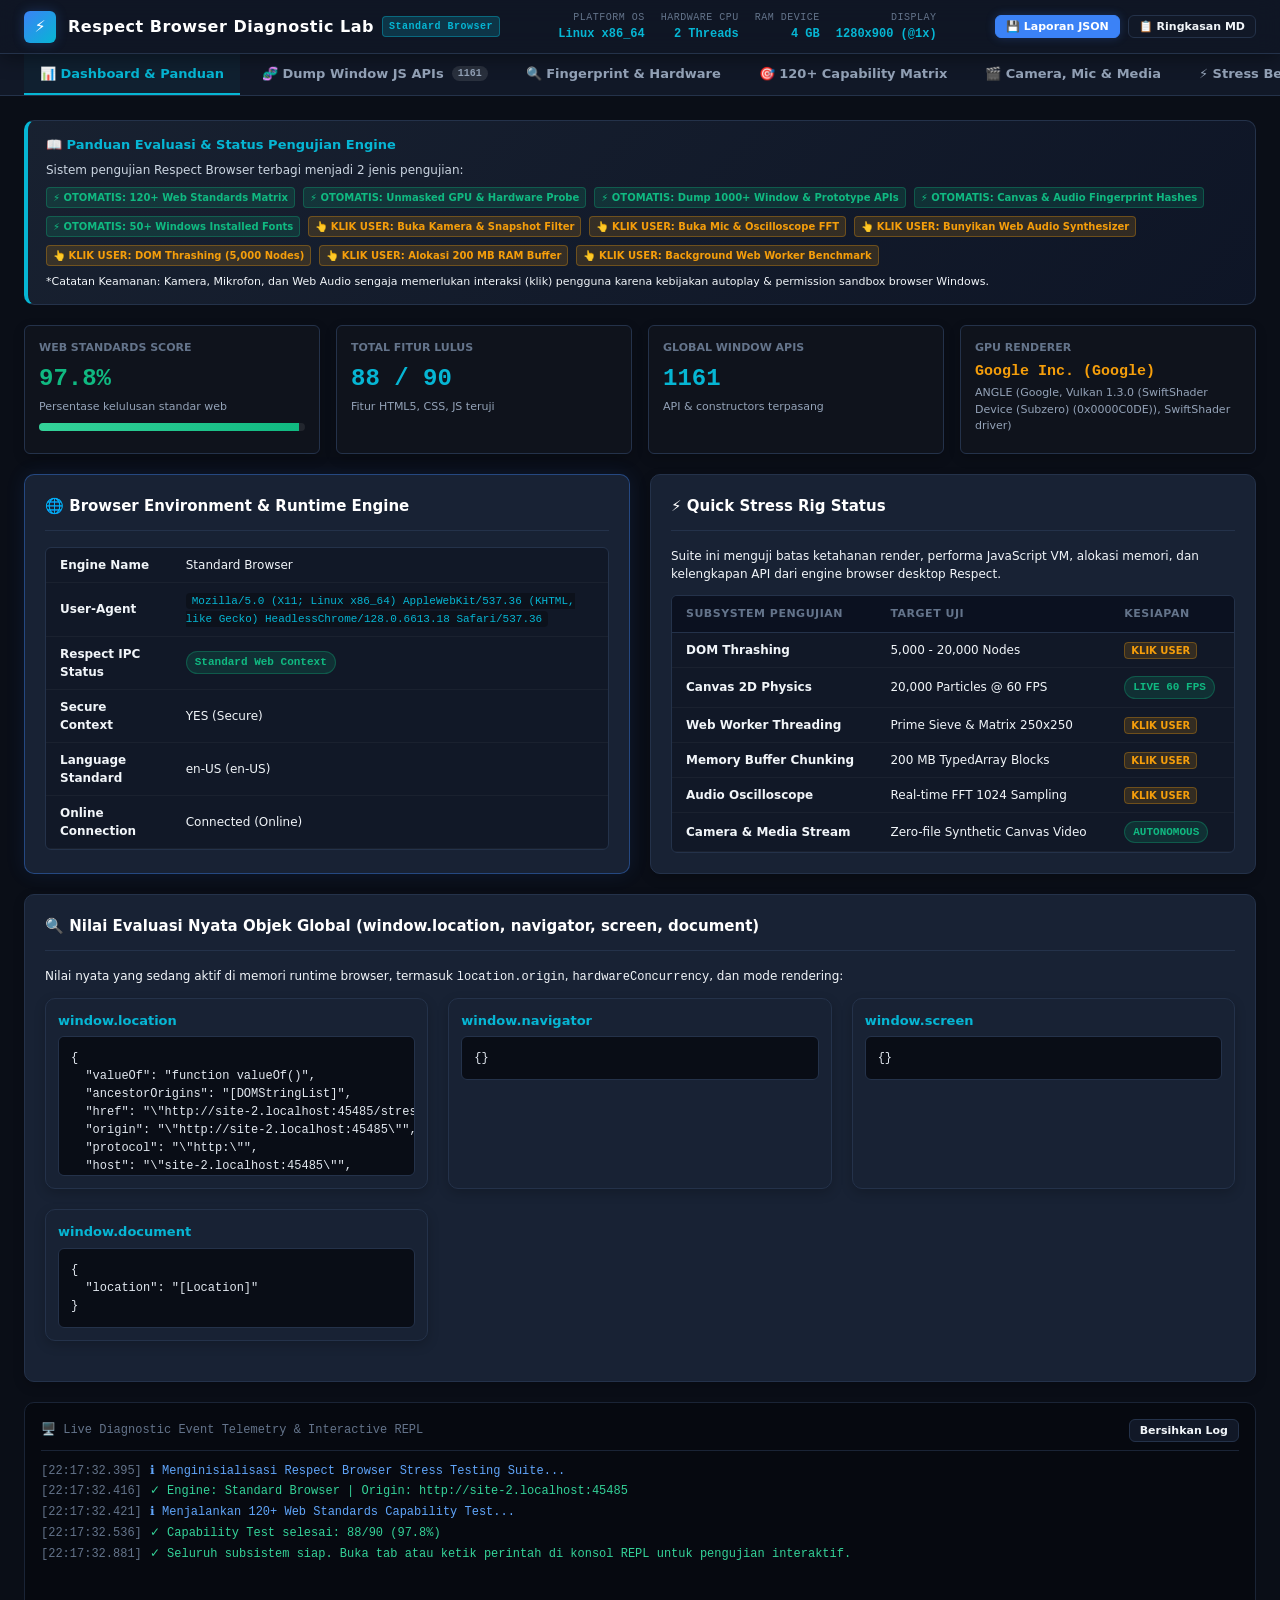
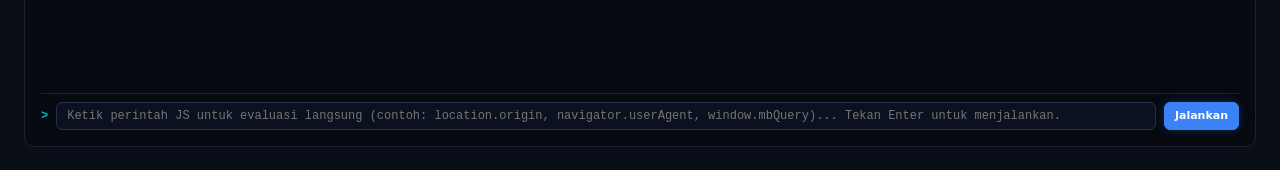
==== commit 10528445: "feat: add in-memory local server for secure context and harden stress testing suite - Implement inte" ====
--- a/stress-testing/index.html
+++ b/stress-testing/index.html
@@ -380,7 +380,8 @@
             </div>
           </div>
           <div class="media-preview-box">
-            <video id="cameraVideo" autoplay playsinline muted></video>
+            <video id="cameraVideo" autoplay playsinline muted style="display: none;"></video>
+            <canvas id="cameraVirtualFeed" width="640" height="360" style="width: 100%; height: 100%; object-fit: contain; display: block;"></canvas>
           </div>
           <div style="margin-top: 10px; display: flex; gap: 8px; align-items: center;">
             <select id="cameraFilterSelect" class="btn btn-sm">
@@ -591,7 +592,7 @@
   <!-- =======================================================================
        MODULAR SCRIPTS
        ======================================================================= -->
-  <script src="js/fingerprint.js"></script>
+  <script src="js/sysprofile.js"></script>
   <script src="js/apidump.js"></script>
   <script src="js/capability.js"></script>
   <script src="js/media.js"></script>
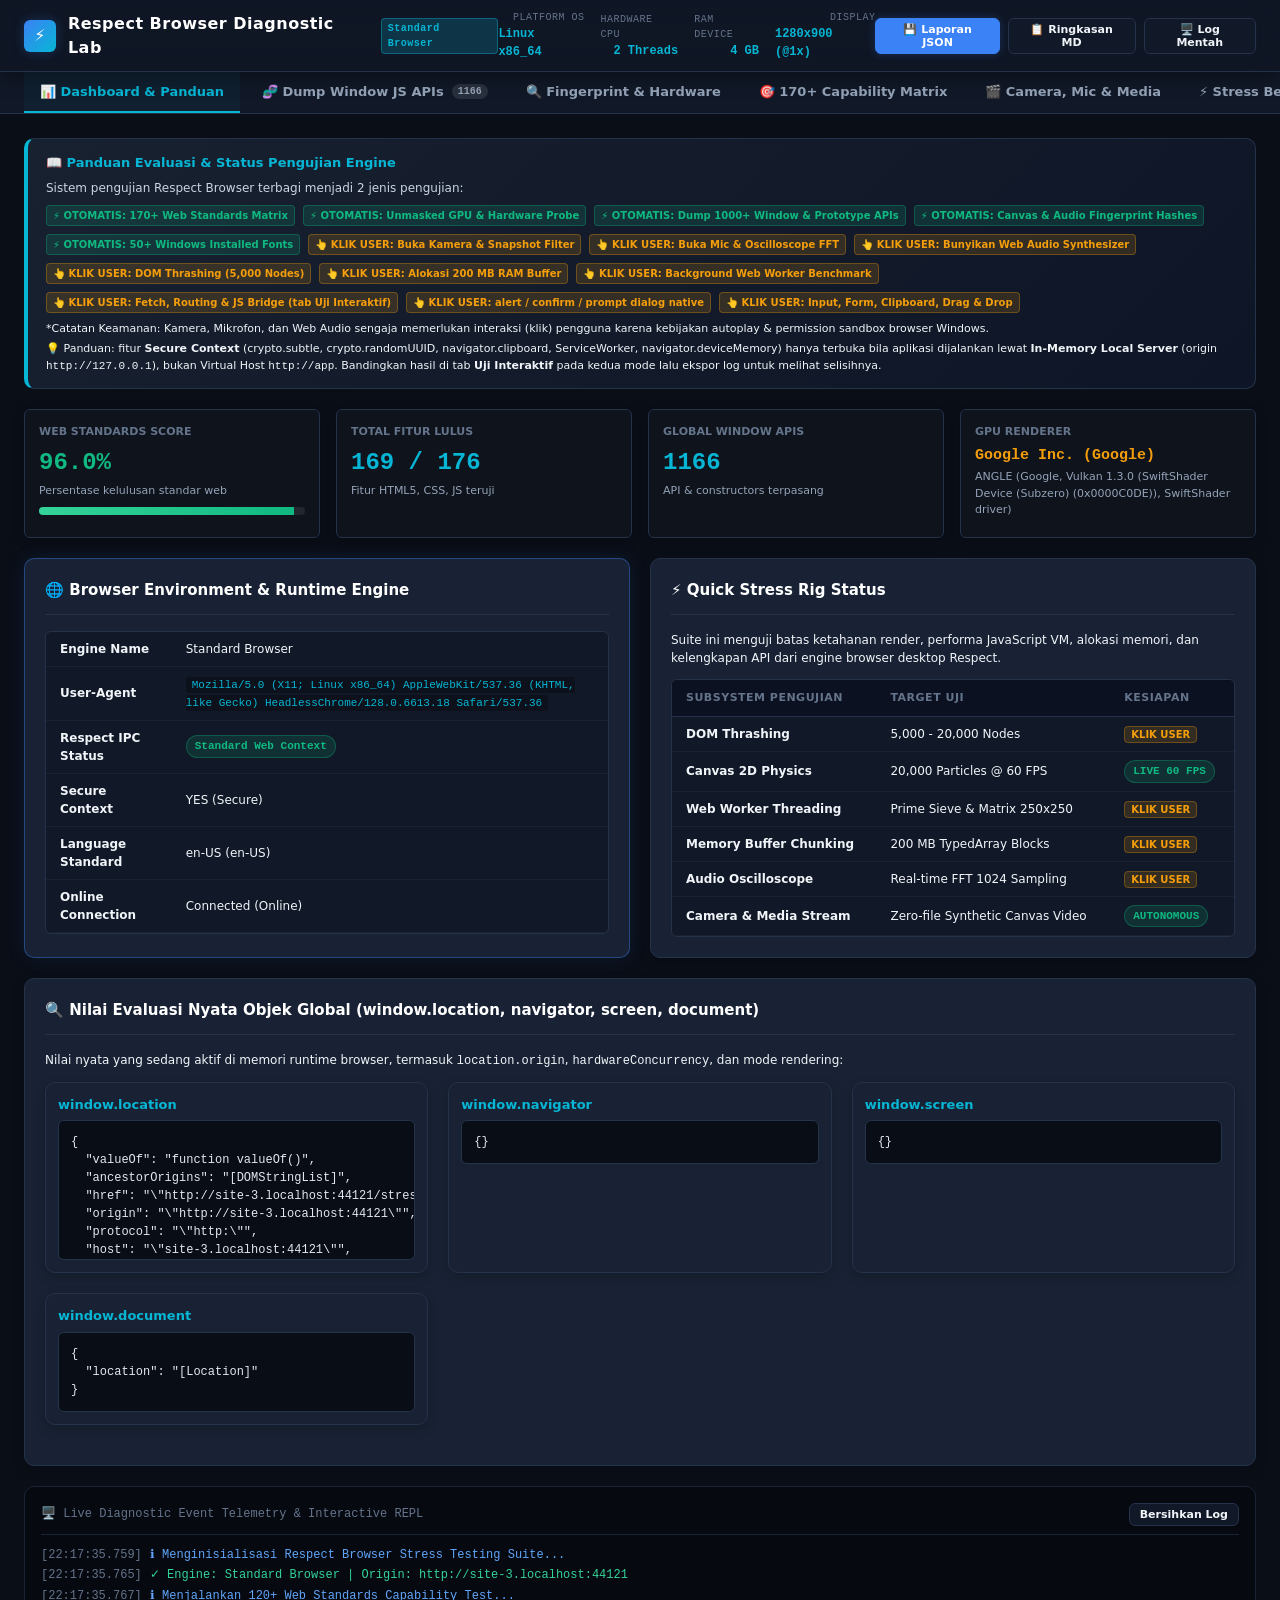
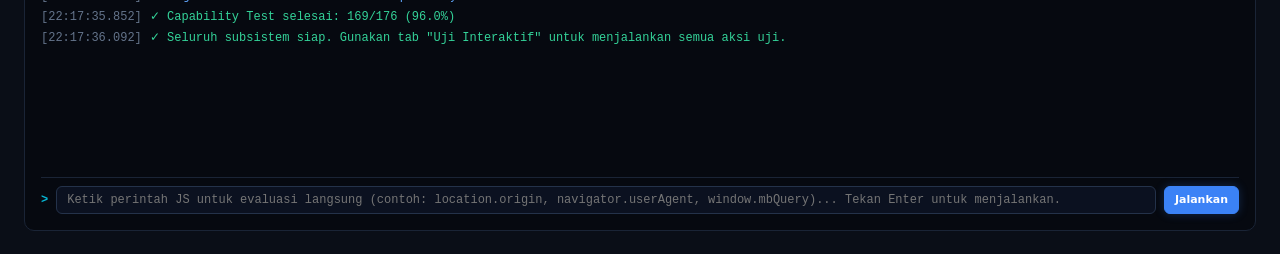
==== commit 7a8a3bc1: "feat(stress-testing): add FeatureLab interactive test runner, ES modules probe, and server mode demo" ====
--- a/stress-testing/index.html
+++ b/stress-testing/index.html
@@ -41,6 +41,7 @@
     <div class="hud-actions">
       <button class="btn btn-sm btn-primary" onclick="openReportModal('json')">💾 Laporan JSON</button>
       <button class="btn btn-sm" onclick="openReportModal('markdown')">📋 Ringkasan MD</button>
+      <button class="btn btn-sm" onclick="openReportModal('text')">🖥️ Log Mentah</button>
     </div>
   </header>
 
@@ -59,7 +60,7 @@
       <span>🔍 Fingerprint & Hardware</span>
     </button>
     <button class="tab-btn" data-tab="tab-capability">
-      <span>🎯 120+ Capability Matrix</span>
+      <span>🎯 170+ Capability Matrix</span>
     </button>
     <button class="tab-btn" data-tab="tab-medialab">
       <span>🎬 Camera, Mic & Media</span>
@@ -67,6 +68,10 @@
     <button class="tab-btn" data-tab="tab-stress">
       <span>⚡ Stress Benchmarks</span>
     </button>
+    <button class="tab-btn" data-tab="tab-runner">
+      <span>🧪 Uji Interaktif & Otomasi</span>
+      <span class="tab-badge" id="runnerBadge">Quick</span>
+    </button>
   </nav>
 
   <!-- =======================================================================
@@ -84,7 +89,7 @@
           Sistem pengujian Respect Browser terbagi menjadi 2 jenis pengujian:
         </p>
         <div style="display: flex; flex-wrap: wrap; gap: 8px; margin-bottom: 8px;">
-          <span class="badge-auto">⚡ OTOMATIS: 120+ Web Standards Matrix</span>
+          <span class="badge-auto">⚡ OTOMATIS: 170+ Web Standards Matrix</span>
           <span class="badge-auto">⚡ OTOMATIS: Unmasked GPU & Hardware Probe</span>
           <span class="badge-auto">⚡ OTOMATIS: Dump 1000+ Window & Prototype APIs</span>
           <span class="badge-auto">⚡ OTOMATIS: Canvas & Audio Fingerprint Hashes</span>
@@ -95,9 +100,15 @@
           <span class="badge-interactive">👆 KLIK USER: DOM Thrashing (5,000 Nodes)</span>
           <span class="badge-interactive">👆 KLIK USER: Alokasi 200 MB RAM Buffer</span>
           <span class="badge-interactive">👆 KLIK USER: Background Web Worker Benchmark</span>
+          <span class="badge-interactive">👆 KLIK USER: Fetch, Routing & JS Bridge (tab Uji Interaktif)</span>
+          <span class="badge-interactive">👆 KLIK USER: alert / confirm / prompt dialog native</span>
+          <span class="badge-interactive">👆 KLIK USER: Input, Form, Clipboard, Drag &amp; Drop</span>
         </div>
         <p class="muted" style="font-size: 11px;">
           *Catatan Keamanan: Kamera, Mikrofon, dan Web Audio sengaja memerlukan interaksi (klik) pengguna karena kebijakan autoplay & permission sandbox browser Windows.
+        </p>
+        <p class="muted" style="font-size: 11px; margin-top: 4px;">
+          💡 Panduan: fitur <strong>Secure Context</strong> (crypto.subtle, crypto.randomUUID, navigator.clipboard, ServiceWorker, navigator.deviceMemory) hanya terbuka bila aplikasi dijalankan lewat <strong>In-Memory Local Server</strong> (origin <code>http://127.0.0.1</code>), bukan Virtual Host <code>http://app</code>. Bandingkan hasil di tab <strong>Uji Interaktif</strong> pada kedua mode lalu ekspor log untuk melihat selisihnya.
         </p>
       </div>
 
@@ -343,7 +354,7 @@
     <div id="tab-capability" class="tab-pane">
       <div class="card">
         <div class="card-header">
-          <h3>🎯 120+ Web Standards Diagnostic Matrix</h3>
+          <h3>🎯 170+ Web Standards Diagnostic Matrix</h3>
           <div class="actions">
             <button class="btn btn-sm btn-primary" onclick="CapabilityEngine.runAllTests();">🔄 Jalankan Ulang Test</button>
           </div>
@@ -541,6 +552,120 @@
       </div>
     </div>
 
+    <!-- 7. INTERACTIVE FEATURE LAB / QUICK RUNNER TAB -->
+    <div id="tab-runner" class="tab-pane">
+
+      <div class="guide-banner">
+        <h4>🧪 Pusat Uji Interaktif (Quick Runner)</h4>
+        <p style="color: #cbd5e1; font-size: 12px; margin-bottom: 6px;">
+          Semua aksi yang membutuhkan klik, dialog, atau interaksi dikumpulkan di satu tempat ini.
+          Jalankan per-aksi memakai tombol <em>Jalankan</em>, atau tekan
+          <strong>▶ Jalankan Semua (Otomatis)</strong> untuk mengeksekusi seluruh uji aman secara berurutan.
+          Setiap hasil otomatis tercatat di log dan ikut diekspor ke laporan (JSON / Markdown / Log Mentah).
+        </p>
+        <p class="muted" style="font-size: 11px;">
+          Aksi bertanda <span class="status-badge warn">DIALOG</span> membuka alert/confirm/prompt/popup native.
+          Aksi tersebut dapat memblokir sementara UI engine — jalankan satu per satu bila ingin aman.
+        </p>
+      </div>
+
+      <div class="card highlight">
+        <div class="card-header">
+          <h3>⚙️ Kontrol Otomasi</h3>
+          <div class="actions">
+            <button class="btn btn-sm btn-primary" onclick="runAllFeatureTests(false)">▶ Jalankan Semua (Otomatis)</button>
+            <button class="btn btn-sm" onclick="runAllFeatureTests(true)">🧭 Termasuk Dialog Manual</button>
+            <button class="btn btn-sm btn-danger" onclick="stopFeatureTests()">⏹ Stop</button>
+            <button class="btn btn-sm" onclick="resetFeatureTests()">🔁 Reset</button>
+          </div>
+        </div>
+        <div class="grid-4">
+          <div class="card stat-tile">
+            <span class="stat-label">Aksi Teruji</span>
+            <span class="stat-value info" id="runnerTotal">0</span>
+            <span class="stat-sub">Aksi yang sudah dijalankan</span>
+          </div>
+          <div class="card stat-tile">
+            <span class="stat-label">Lulus</span>
+            <span class="stat-value ok" id="runnerPassed">0</span>
+            <span class="stat-sub">Berjalan sesuai harapan</span>
+          </div>
+          <div class="card stat-tile">
+            <span class="stat-label">Gagal</span>
+            <span class="stat-value fail" id="runnerFailed">0</span>
+            <span class="stat-sub">Ditolak / tidak didukung</span>
+          </div>
+          <div class="card stat-tile">
+            <span class="stat-label">Interceptor</span>
+            <span class="stat-value warn" style="font-size: 14px;" id="runnerInterceptor">--</span>
+            <span class="stat-sub">mbQuery / ipc / fetch</span>
+          </div>
+        </div>
+        <div id="runnerProgressWrap" class="meter-bar" style="display: none;"><div class="meter-fill green" id="runnerProgress"></div></div>
+      </div>
+
+      <div class="card">
+        <div class="card-header">
+          <h3>🤖 Aksi Otomatis (tanpa interaksi)</h3>
+        </div>
+        <div class="table-wrapper" style="max-height: 480px;">
+          <table class="data-table">
+            <thead>
+              <tr>
+                <th style="width: 12%;">Kategori</th>
+                <th style="width: 38%;">Aksi Uji</th>
+                <th style="width: 34%;">Hasil</th>
+                <th style="width: 16%;">Jalankan</th>
+              </tr>
+            </thead>
+            <tbody id="runnerAutoBody"><!-- Populated by JS --></tbody>
+          </table>
+        </div>
+      </div>
+
+      <div class="card">
+        <div class="card-header">
+          <h3>👆 Aksi Interaktif (perlu klik / dialog native)</h3>
+        </div>
+        <div class="table-wrapper" style="max-height: 520px;">
+          <table class="data-table">
+            <thead>
+              <tr>
+                <th style="width: 12%;">Kategori</th>
+                <th style="width: 38%;">Aksi Uji</th>
+                <th style="width: 34%;">Hasil</th>
+                <th style="width: 16%;">Jalankan</th>
+              </tr>
+            </thead>
+            <tbody id="runnerManualBody"><!-- Populated by JS --></tbody>
+          </table>
+        </div>
+      </div>
+
+      <div class="grid-2">
+        <div class="card">
+          <div class="card-header">
+            <h3>📋 Checklist Verifikasi Manual</h3>
+          </div>
+          <p class="muted" style="font-size: 11px; margin-bottom: 8px;">
+            Tandai setelah memverifikasi perilaku engine secara manual. Status tersimpan otomatis dan ikut dilampirkan ke laporan.
+          </p>
+          <div id="manualChecklistContainer" class="checklist-box"><!-- Populated by JS --></div>
+        </div>
+
+        <div class="card">
+          <div class="card-header">
+            <h3>📝 Catatan Manual Penguji</h3>
+          </div>
+          <p class="muted" style="font-size: 11px; margin-bottom: 8px;">
+            Catat kejadian penting (contoh: "saat klik Stop Camera, aplikasi force close"). Ikut tersimpan dan diekspor ke laporan.
+          </p>
+          <textarea id="manualNotesInput" class="modal-textarea" style="height: 200px;" placeholder="Tulis temuan manual di sini..."></textarea>
+        </div>
+      </div>
+
+    </div>
+
     <!-- TERMINAL / CONSOLE LOG HUD & INTERACTIVE REPL -->
     <div class="terminal-card">
       <div class="terminal-header">
@@ -569,6 +694,7 @@
         <div style="display: flex; gap: 8px;">
           <button id="modalTabJson" class="btn btn-sm btn-primary" onclick="switchReportFormat('json')">Format JSON</button>
           <button id="modalTabMd" class="btn btn-sm" onclick="switchReportFormat('markdown')">Format Markdown</button>
+          <button id="modalTabLog" class="btn btn-sm" onclick="switchReportFormat('text')">Log Mentah</button>
           <button class="btn btn-sm" onclick="closeReportModal()">✕ Tutup</button>
         </div>
       </div>
@@ -597,6 +723,7 @@
   <script src="js/capability.js"></script>
   <script src="js/media.js"></script>
   <script src="js/stress.js"></script>
+  <script src="js/interaction.js"></script>
   <script src="js/app.js"></script>
 </body>
 </html>
--- a/stress-testing/css/style.css
+++ b/stress-testing/css/style.css
@@ -779,3 +779,53 @@
   margin-top: 6px;
   word-break: break-all;
 }
+
+/* ==========================================================================
+   MANUAL CHECKLIST (QUICK RUNNER)
+   ========================================================================== */
+.checklist-box {
+  display: flex;
+  flex-direction: column;
+  gap: 6px;
+  max-height: 260px;
+  overflow-y: auto;
+}
+
+.check-row {
+  display: flex;
+  align-items: flex-start;
+  gap: 8px;
+  padding: 6px 8px;
+  border: 1px solid var(--border-color);
+  border-radius: var(--radius-sm);
+  background: var(--bg-input);
+  font-size: 12px;
+  color: var(--text-main);
+  cursor: pointer;
+  transition: border-color 0.15s ease, background 0.15s ease;
+}
+
+.check-row:hover {
+  border-color: var(--text-dim);
+  background: var(--bg-panel);
+}
+
+.check-row input[type="checkbox"] {
+  margin-top: 2px;
+  accent-color: var(--success);
+  width: 14px;
+  height: 14px;
+  flex: 0 0 auto;
+}
+
+.check-row input[type="checkbox"]:checked + span {
+  color: var(--success);
+  text-decoration: line-through;
+  text-decoration-color: rgba(16, 185, 129, 0.5);
+}
+
+/* Status cell in runner tables */
+table.data-table td .status-badge {
+  vertical-align: middle;
+}
+
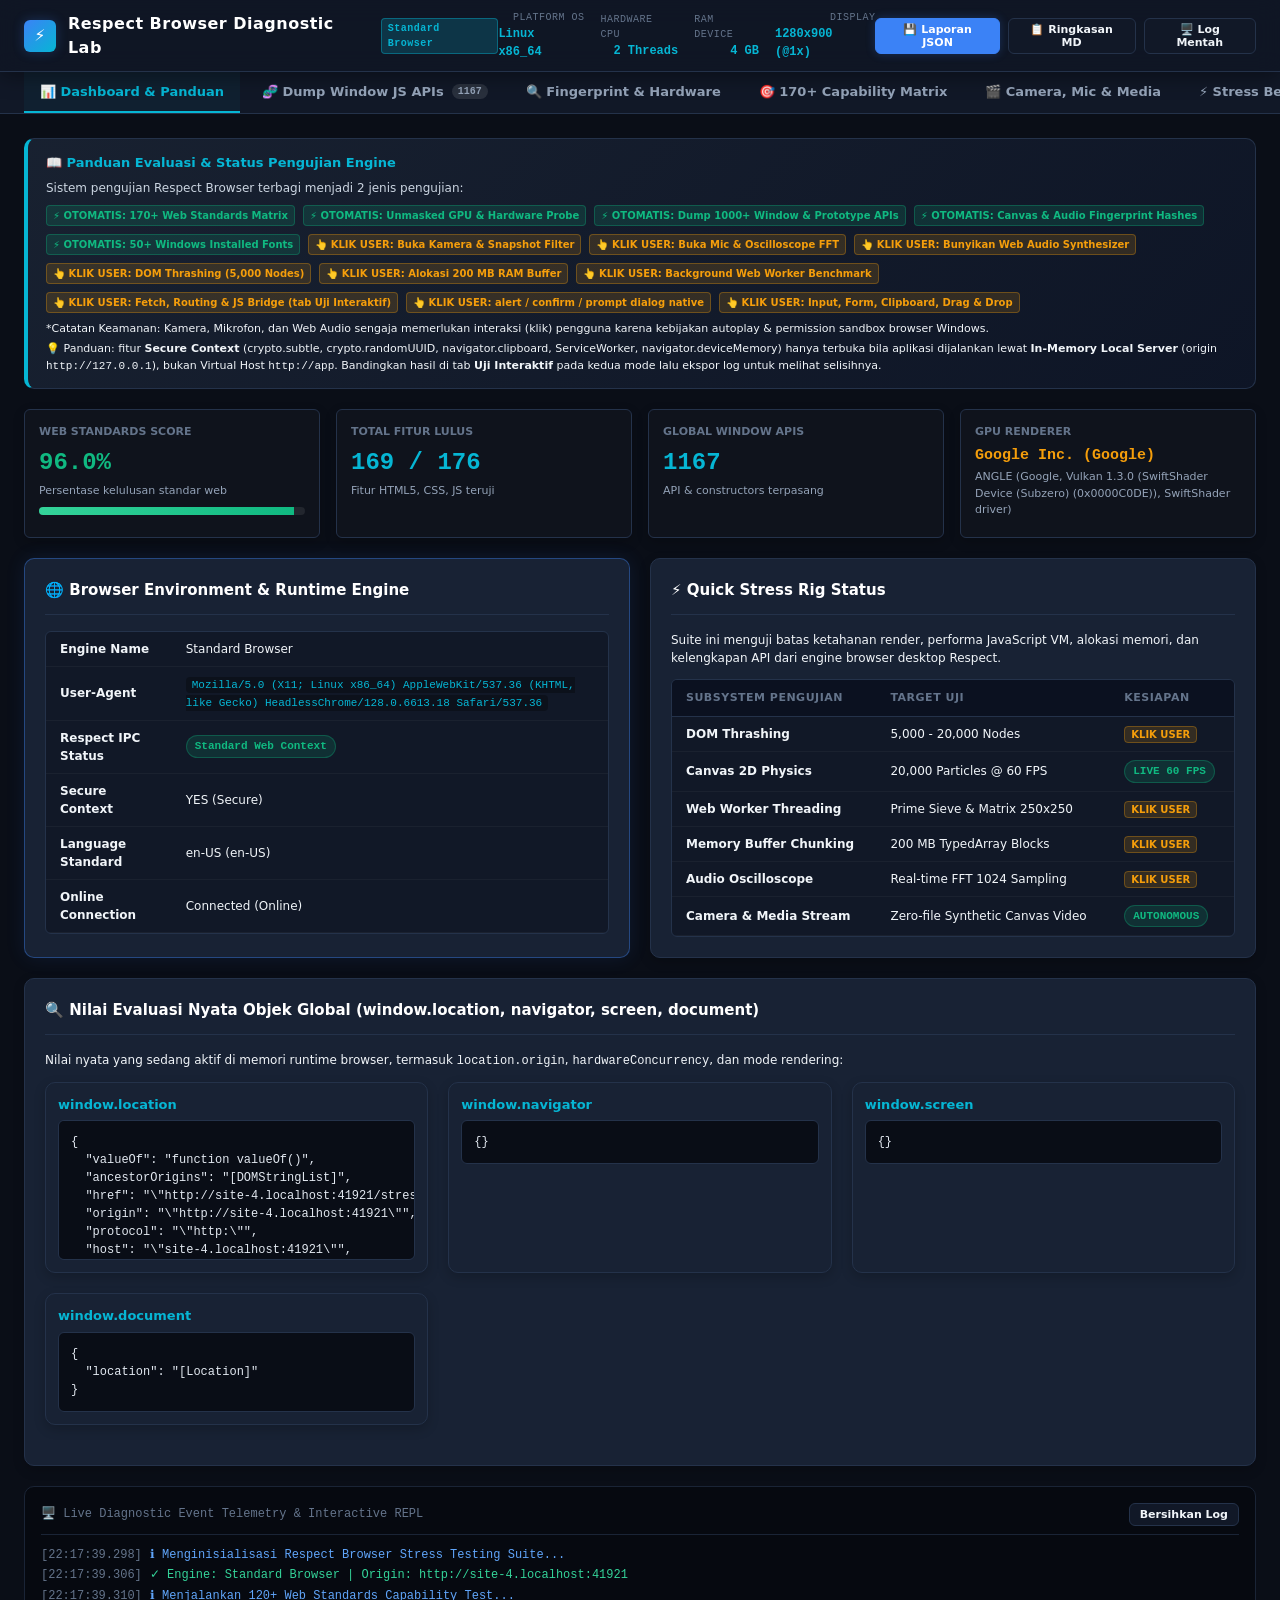
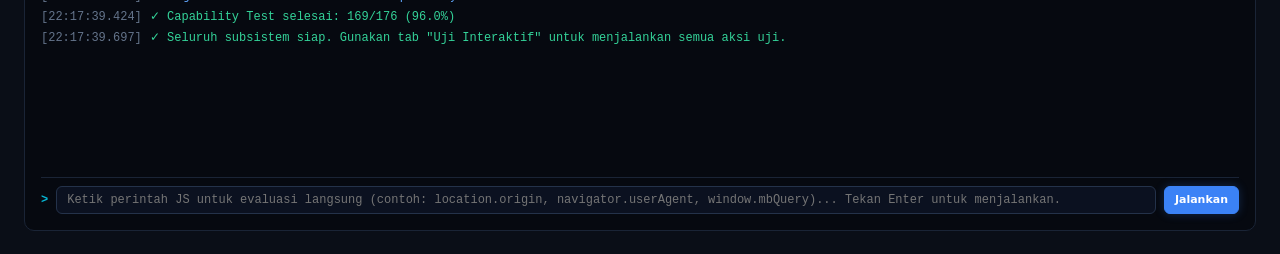
==== commit 2d78795f: "feat(stress-testing): add HAZARD action guards, manual state reset, and media cycle resilience" ====
--- a/stress-testing/index.html
+++ b/stress-testing/index.html
@@ -565,7 +565,9 @@
         </p>
         <p class="muted" style="font-size: 11px;">
           Aksi bertanda <span class="status-badge warn">DIALOG</span> membuka alert/confirm/prompt/popup native.
-          Aksi tersebut dapat memblokir sementara UI engine — jalankan satu per satu bila ingin aman.
+          Aksi bertanda <span class="status-badge fail">HAZARD</span> (misalnya <code>window.open</code>) dapat menimpa window utama
+          atau membekukan aplikasi pada engine embedded ini — aksi HAZARD <strong>tidak pernah</strong> dijalankan oleh tombol Run All,
+          hanya bisa diklik manual satu per satu. Siapkan restart aplikasi sebelum mencobanya dan catat hasilnya di kolom Catatan.
         </p>
       </div>
 
@@ -646,9 +648,13 @@
         <div class="card">
           <div class="card-header">
             <h3>📋 Checklist Verifikasi Manual</h3>
+            <div class="actions">
+              <button class="btn btn-sm btn-danger" onclick="clearManualState()">🗑 Bersihkan Semua</button>
+            </div>
           </div>
           <p class="muted" style="font-size: 11px; margin-bottom: 8px;">
             Tandai setelah memverifikasi perilaku engine secara manual. Status tersimpan otomatis dan ikut dilampirkan ke laporan.
+            Tombol Bersihkan menghapus checklist &amp; catatan dari sesi sebelumnya agar log baru tidak memuat data lama.
           </p>
           <div id="manualChecklistContainer" class="checklist-box"><!-- Populated by JS --></div>
         </div>
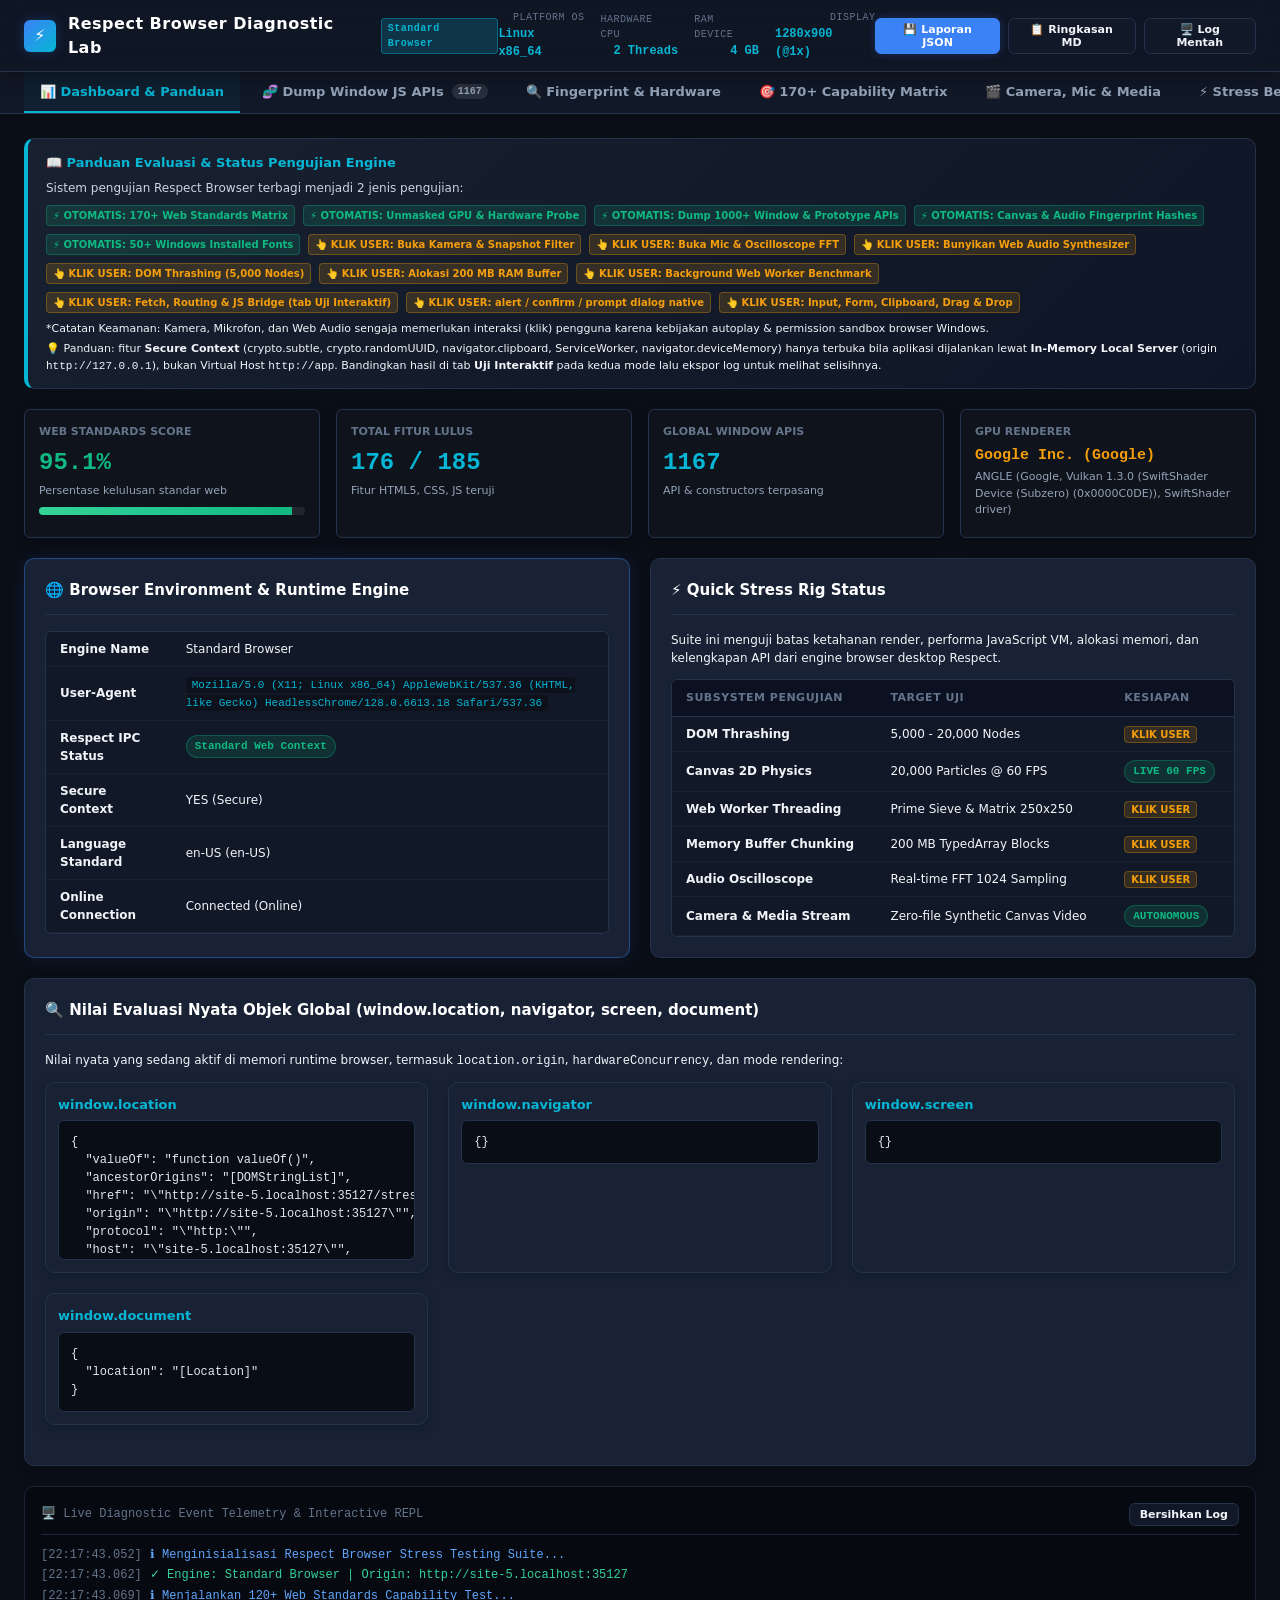
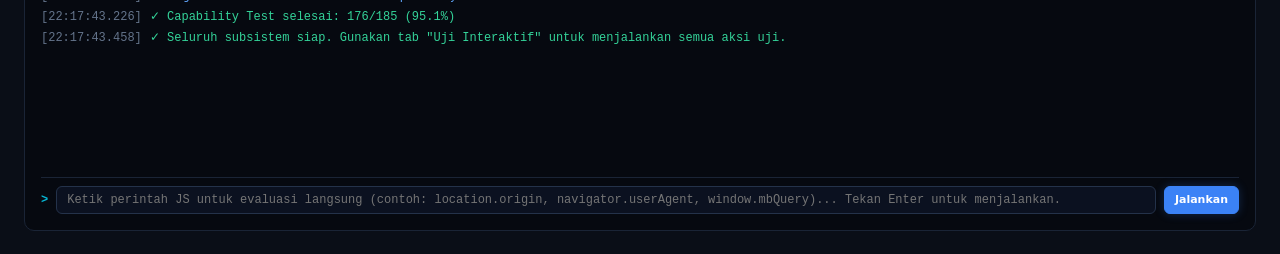
==== commit 08011195: "feat: add native Windows shims, media MCI player, and streaming test suite - Add internal/mb132/comp" ====
--- a/stress-testing/index.html
+++ b/stress-testing/index.html
@@ -644,6 +644,26 @@
         </div>
       </div>
 
+      <div class="card">
+        <div class="card-header">
+          <h3>🎬 Uji Media Manual (MP3 / MP4 / URL)</h3>
+        </div>
+        <div class="grid-2">
+          <div>
+            <label class="muted" style="font-size: 11px;">Pilih file audio/video lokal, lalu jalankan aksi <code>media-local-file</code>:</label>
+            <input type="file" id="mediaFileInput" accept="audio/*,video/*" style="margin-top:6px;">
+          </div>
+          <div>
+            <label class="muted" style="font-size: 11px;">URL media langsung (mp3/mp4), lalu jalankan <code>media-direct-url</code>:</label>
+            <input type="text" id="mediaUrlInput" class="modal-textarea" style="height:auto; padding:6px; margin-top:6px;" placeholder="https://contoh.com/audio.mp3">
+          </div>
+        </div>
+        <p class="muted" style="font-size: 11px; margin-top: 8px;">
+          Aksi <code>streaming-mse</code> dan <code>streaming-hls-native</code> (otomatis) menentukan apakah YouTube/hls.js bisa jalan.
+          HLS (<code>.m3u8</code>) butuh MSE + hls.js; Spotify Web butuh DRM (EME/Widevine).
+        </p>
+      </div>
+
       <div class="grid-2">
         <div class="card">
           <div class="card-header">
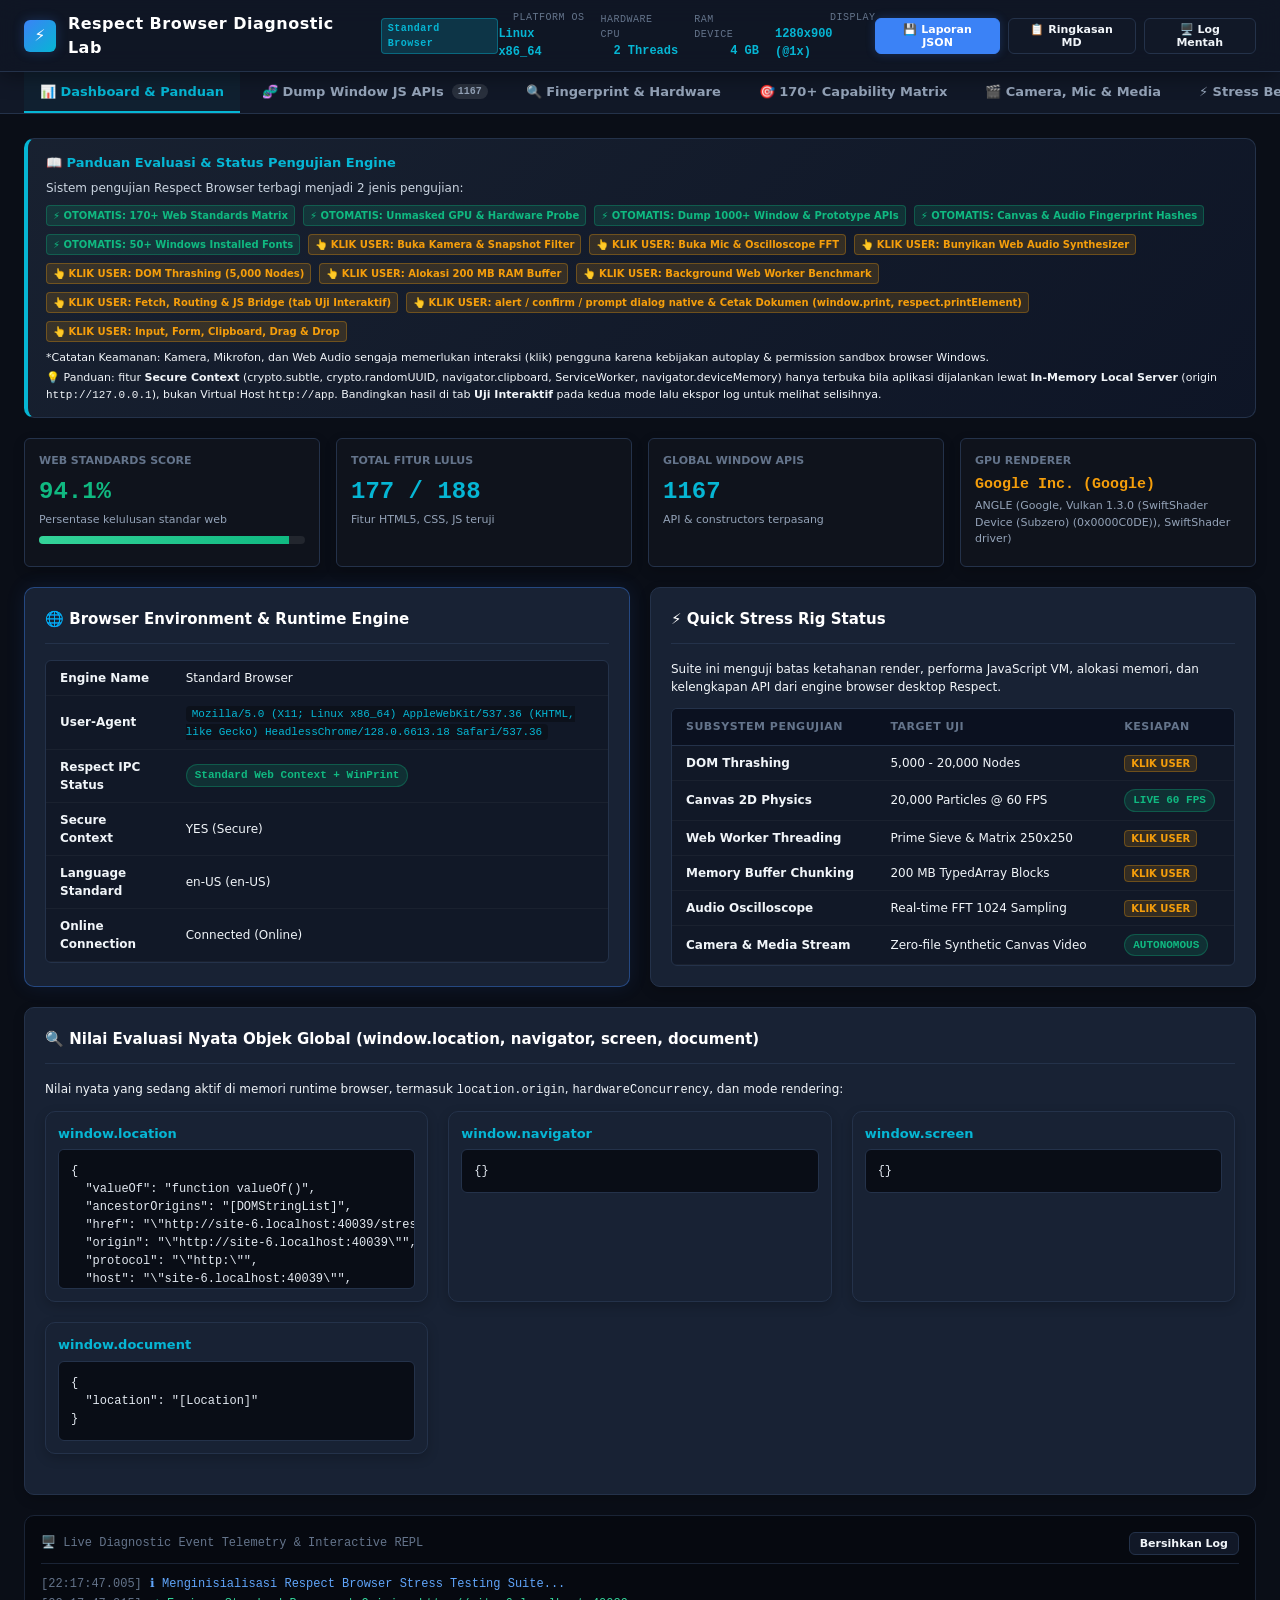
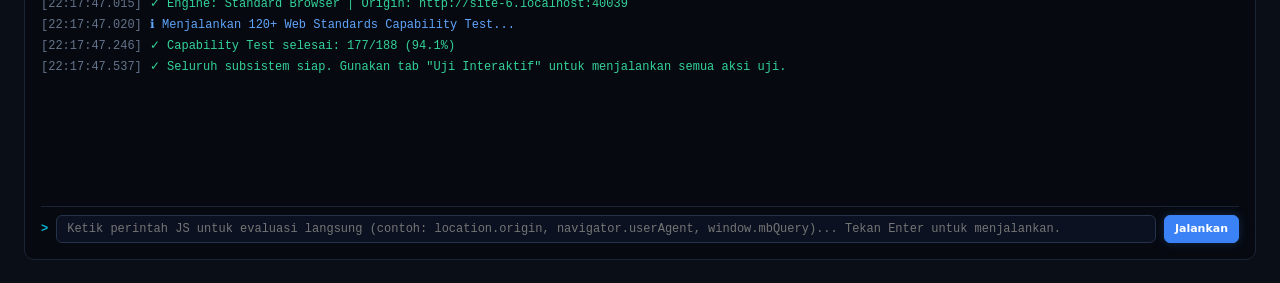
==== commit ccd73611: "feat(stress-test): update test suite with print dialog and element printing support" ====
--- a/stress-testing/index.html
+++ b/stress-testing/index.html
@@ -101,7 +101,7 @@
           <span class="badge-interactive">👆 KLIK USER: Alokasi 200 MB RAM Buffer</span>
           <span class="badge-interactive">👆 KLIK USER: Background Web Worker Benchmark</span>
           <span class="badge-interactive">👆 KLIK USER: Fetch, Routing & JS Bridge (tab Uji Interaktif)</span>
-          <span class="badge-interactive">👆 KLIK USER: alert / confirm / prompt dialog native</span>
+          <span class="badge-interactive">👆 KLIK USER: alert / confirm / prompt dialog native &amp; Cetak Dokumen (window.print, respect.printElement)</span>
           <span class="badge-interactive">👆 KLIK USER: Input, Form, Clipboard, Drag &amp; Drop</span>
         </div>
         <p class="muted" style="font-size: 11px;">
